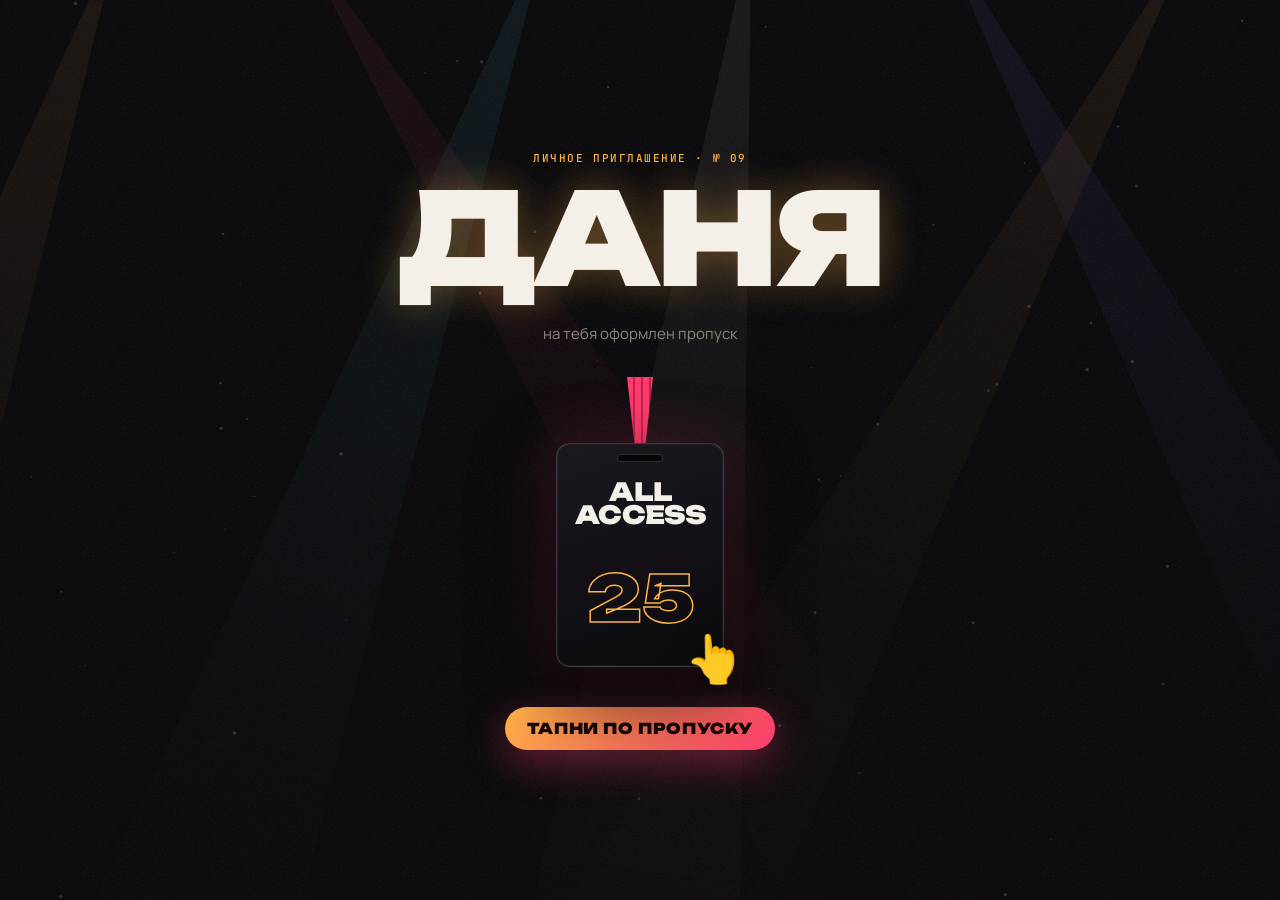
==== alengoz/index.html @ bd23bab0 "chore: publish invites 2026-11-09 19:13" ====
<!doctype html>
<html lang="ru">
<head>
<meta charset="utf-8">
<meta name="viewport" content="width=device-width,initial-scale=1,viewport-fit=cut">
<title>Даня, тебе пропуск на 25-летие Дани</title>
<meta name="description" content="ЧТ 12.11 · 18:00 · База практик и отдыха «Лукашино». ALL ACCESS. Открой — там всё.">
<meta property="og:type" content="website">
<meta property="og:site_name" content="Даня 25">
<meta property="og:title" content="Даня, тебе пропуск на 25-летие Дани">
<meta property="og:description" content="ЧТ 12.11 · 18:00 · База практик и отдыха «Лукашино». ALL ACCESS. Открой — там всё.">
<meta property="og:image" content="https://ogkazakh.github.io/dr-25/og/alengoz.jpg?v=mw9cbodf">
<meta property="og:image:width" content="1200">
<meta property="og:image:height" content="630">
<meta property="og:url" content="https://ogkazakh.github.io/dr-25/alengoz/">
<meta name="twitter:card" content="summary_large_image">
<meta name="theme-color" content="#060508">
<link rel="preconnect" href="https://fonts.googleapis.com">
<link rel="preconnect" href="https://fonts.gstatic.com" crossorigin>
<link href="https://fonts.googleapis.com/css2?family=Unbounded:wght@400;700;900&family=Manrope:wght@400;600;800&family=JetBrains+Mono:wght@500;700&display=swap" rel="stylesheet">
<link rel="stylesheet" href="../assets/app.css?v=mw9cbodf">
</head>
<body class="is-gate">
<canvas id="stage" aria-hidden="true"></canvas>
<div class="grain" aria-hidden="true"></div>
<div class="flash" aria-hidden="true"></div>
<div id="app"></div>
<script>window.INVITE = {"party":{"host":"Даня","age":25,"start":"2026-11-12T18:00:00+05:00","end":"2026-11-13T12:00:00+05:00","tz":"Asia/Yekaterinburg","place":"База практик и отдыха «Лукашино»","address":"","mapUrl":"https://yandex.ru/maps/?text=%D0%91%D0%B0%D0%B7%D0%B0%20%D0%BF%D1%80%D0%B0%D0%BA%D1%82%D0%B8%D0%BA%20%D0%B8%20%D0%BE%D1%82%D0%B4%D1%8B%D1%85%D0%B0%20%D0%9B%D1%83%D0%BA%D0%B0%D1%88%D0%B8%D0%BD%D0%BE%20%D0%A2%D1%8E%D0%BC%D0%B5%D0%BD%D1%8C","telegram":"","dressCode":"Тепло и удобно — ноябрь за городом","baseUrl":"https://ogkazakh.github.io/dr-25/","plan":[["01","Саундчек","Сбор, обнимашки, первый тост"],["02","Основной сет","Еда, бар и музыка от величайших людей Тюмени"],["03","Афтепати","Громко, долго, до последнего стоящего"],["04","Бис","25 лет бывает один раз — отмечаем соответственно"]],"hostPos":"30% 35%","hostGen":"Дани","hostPhoto":true},"guests":[{"slug":"slava","name":"Слава","full":"Слава","title":"Величайший диджей Тюмени","sub":"","pos":"50% 25%","note":"Обычно музыка на тебе. В четверг на тебе только одно — приехать и кайфовать. Пульт подождёт. Но мы не против.","photo":true},{"slug":"natasha","name":"Наташа","full":"Наташа","title":"Величайшая швея Тюмени","sub":"Невеста величайшего диджея Тюмени","pos":"50% 30%","note":"Слава без тебя не приедет — значит, вся вечеринка держится на тебе. Без негатива.","photo":true},{"slug":"valera","name":"Валера","full":"Валера","title":"Призрачный гонщик","sub":"Розовая ракета · 72 регион","pos":"28% 40%","note":"Розовую ракету можно не прогревать — Лукашино ждёт тебя уже сейчас. Огненный череп по желанию.","photo":true},{"slug":"rusik","name":"Русик","full":"Русик","title":"Величайший тренер по боксу","sub":"Раздолбай · друг 21 год","pos":"55% 30%","note":"21 год дружбы. Ты видел меня в 4 — теперь посмотри на 25. Явка обязательна, Раздолбай.","photo":true},{"slug":"liza","name":"Лизка","full":"Лизка","title":"Величайшая волейболистка","sub":"Девушка Русика","pos":"55% 60%","note":"Подача за тобой: забирай Раздолбая и приезжайте. Сетку не обещаю, движ — да.","photo":true},{"slug":"rudakov","name":"Илюха","full":"Илюха","title":"Темщик","sub":"Просто супер пиздатый друг","pos":"50% 35%","note":"У тебя всегда есть тема. Вот тебе тема на четверг — лучше не придумаешь.","photo":true},{"slug":"gelya","name":"Геля","full":"Гелечка","title":"Величайший тренер по художественной гимнастике","sub":"Красный диплом · жена Илюхи Рудакова","pos":"50% 35%","note":"Обещаю растяжку уровня бог: растянем праздник до самого утра.","photo":true},{"slug":"dima","name":"Дима","full":"Дима Силантьев","title":"Величайший звукарь Тюмени","sub":"Освоил больше инструментов, чем существует в мире","pos":"50% 30%","note":"Отдыхай. Если что-то зафонит — все, конечно, посмотрят на тебя. Шучу. Нет.","photo":true},{"slug":"alengoz","name":"Даня","full":"Даня Аленгоз","title":"Величайший художник по свету","sub":"№ 2 — естественно, после меня · Выжил после Яблочного спаса 🍏","pos":"50% 30%","note":"Свет в этот вечер мой. Можешь стоять рядом и придираться — это наше любимое. Яблок на столе не будет — специально ради тебя. Огород тоже не предвидится 🍏","photo":true},{"slug":"zhenya","name":"Женя","full":"Женя","title":"Величайший музыкант Тюмени","sub":"Звукарь № 2 — сразу после Димы Силантьева","pos":"50% 30%","note":"Вы с Димой наконец можете выяснить, кто тут главный. Или просто выпить. Лучше второе.","photo":true},{"slug":"ilya","name":"Илья","full":"Илья","title":"В узких кругах — Магнат","sub":"Почему — не знает никто · Темщик · техник-технолог с высшим","pos":"50% 30%","note":"Магнат, из ресторанов ты ушёл, но главный эксперт по столу всё равно ты. Приезжай — вечер без тебя плохая инвестиция 📈","photo":true}],"guest":{"slug":"alengoz","name":"Даня","full":"Даня Аленгоз","title":"Величайший художник по свету","sub":"№ 2 — естественно, после меня · Выжил после Яблочного спаса 🍏","pos":"50% 30%","note":"Свет в этот вечер мой. Можешь стоять рядом и придираться — это наше любимое. Яблок на столе не будет — специально ради тебя. Огород тоже не предвидится 🍏","photo":true},"no":"09","root":"../"};</script>
<script src="../assets/app.js?v=mw9cbodf"></script>
</body>
</html>
---- assets/app.css ----
:root {
  --bg: #060508;
  --ink: #f4efe7;
  --mute: #8e877d;
  --line: rgba(255, 255, 255, .12);
  --amber: #ffb547;
  --hot: #ff3d6e;
  --cyan: #4fe3ff;
  --violet: #a77bff;
  --display: "Unbounded", "Arial Black", system-ui, sans-serif;
  --body: "Manrope", system-ui, -apple-system, sans-serif;
  --mono: "JetBrains Mono", ui-monospace, Menlo, monospace;
  --pad: clamp(20px, 6vw, 48px);
  --ease: cubic-bezier(.2, .8, .2, 1);
}

* { box-sizing: border-box; margin: 0; padding: 0; }
html { background: var(--bg); -webkit-text-size-adjust: 100%; }
body {
  min-height: 100svh;
  color: var(--ink);
  font: 400 16px/1.5 var(--body);
  background: var(--bg);
  overflow-x: hidden;
  -webkit-font-smoothing: antialiased;
}
body.is-gate { overflow: hidden; height: 100svh; }
button { font: inherit; color: inherit; background: none; border: 0; cursor: pointer; }
a { color: inherit; text-decoration: none; }
.mono { font-family: var(--mono); font-weight: 500; letter-spacing: .14em; text-transform: uppercase; font-size: 11px; }

/* ---------- atmosphere ---------- */
#stage { position: fixed; inset: 0; width: 100%; height: 100%; z-index: 0; pointer-events: none; }
.grain {
  position: fixed; inset: -50%; z-index: 1; pointer-events: none; opacity: .09;
  background-image: url("data:image/svg+xml,%3Csvg xmlns='http://www.w3.org/2000/svg' width='160' height='160'%3E%3Cfilter id='n'%3E%3CfeTurbulence type='fractalNoise' baseFrequency='.85' numOctaves='3' stitchTiles='stitch'/%3E%3C/filter%3E%3Crect width='100%25' height='100%25' filter='url(%23n)'/%3E%3C/svg%3E");
  animation: grain 1s steps(6) infinite;
}
@keyframes grain {
  0% { transform: translate(0, 0); } 20% { transform: translate(-6%, 4%); } 40% { transform: translate(5%, -3%); }
  60% { transform: translate(-3%, -6%); } 80% { transform: translate(6%, 5%); } 100% { transform: translate(0, 0); }
}
.flash { position: fixed; inset: 0; z-index: 50; background: #fff; opacity: 0; pointer-events: none; }
.flash.on { animation: flash .7s ease-out; }
@keyframes flash { 0% { opacity: .95; } 12% { opacity: 0; } 22% { opacity: .55; } 100% { opacity: 0; } }
#app { position: relative; z-index: 2; }

/* ---------- gate ---------- */
.gate {
  position: fixed; inset: 0; z-index: 10;
  display: flex; flex-direction: column; align-items: center; justify-content: center; gap: 14px;
  padding: var(--pad); text-align: center;
  transition: opacity .8s var(--ease), transform .9s var(--ease), filter .8s;
}
.gate.out { opacity: 0; transform: scale(1.12); filter: blur(10px); pointer-events: none; }
.gate-kicker { color: var(--amber); }
.gate-name {
  font: 900 clamp(44px, 15vw, 128px)/.9 var(--display);
  letter-spacing: -.03em; text-transform: uppercase;
  text-shadow: 0 0 40px rgba(255, 181, 71, .35);
  min-height: 1em; word-break: break-word;
}
.gate-sub { color: var(--mute); font-size: 15px; }
.lanyard {
  position: relative; margin-top: 18px; display: flex; flex-direction: column; align-items: center;
  animation: sway 3.2s ease-in-out infinite; transform-origin: 50% 0;
  -webkit-tap-highlight-color: transparent;
}
.strap {
  width: 26px; height: 70px;
  background: repeating-linear-gradient(90deg, var(--hot) 0 6px, #c4234f 6px 8px);
  clip-path: polygon(0 0, 100% 0, 70% 100%, 30% 100%);
}
.badge {
  position: relative; display: grid; place-items: center; gap: 4px;
  width: 168px; height: 224px; margin-top: -4px; padding: 18px;
  border-radius: 14px; overflow: hidden;
  background: linear-gradient(160deg, #1b1820, #0b0a0e);
  border: 1px solid rgba(255, 255, 255, .18);
  box-shadow: 0 30px 80px rgba(0, 0, 0, .7), 0 0 0 1px rgba(255, 255, 255, .04) inset, 0 0 60px rgba(255, 61, 110, .25);
}
.badge::before {
  content: ""; position: absolute; top: 10px; left: 50%; width: 46px; height: 8px; margin-left: -23px;
  border-radius: 8px; background: var(--bg); box-shadow: 0 0 0 1px rgba(255, 255, 255, .15) inset;
}
.badge::after {
  content: ""; position: absolute; inset: 0;
  background: linear-gradient(115deg, transparent 30%, rgba(255, 255, 255, .22) 45%, transparent 60%);
  transform: translateX(-100%); animation: shine 2.6s ease-in-out infinite;
}
.badge b { font: 900 25px/.95 var(--display); letter-spacing: -.03em; }
.badge i { font: 900 64px/1 var(--display); font-style: normal; color: transparent; -webkit-text-stroke: 1.5px var(--amber); }
@keyframes sway { 0%, 100% { transform: rotate(-3deg); } 50% { transform: rotate(3deg); } }
@keyframes shine { 0%, 40% { transform: translateX(-100%); } 80%, 100% { transform: translateX(100%); } }
@keyframes blink { 50% { opacity: .35; } }

/* ---------- show ---------- */
.show { padding: 0 var(--pad) 80px; max-width: 760px; margin: 0 auto; }
.reveal { opacity: 0; transform: translateY(40px); transition: opacity 1s var(--ease), transform 1s var(--ease); }
.reveal.in { opacity: 1; transform: none; }
section { padding: 72px 0 0; }
.label { color: var(--amber); margin-bottom: 18px; display: flex; align-items: center; gap: 12px; }
.label::after { content: ""; flex: 1; height: 1px; background: var(--line); }

.hero { min-height: 100svh; display: flex; flex-direction: column; justify-content: center; padding: 60px 0 40px; }
.hero .kicker { color: var(--mute); }
.age {
  font: 900 clamp(200px, 62vw, 420px)/.8 var(--display); letter-spacing: -.07em;
  margin: 18px 0 10px -.04em;
  background: linear-gradient(180deg, #fff 0%, #ffe2b0 35%, var(--amber) 55%, var(--hot) 100%);
  -webkit-background-clip: text; background-clip: text; color: transparent;
  filter: drop-shadow(0 0 50px rgba(255, 120, 60, .35));
}
.hero-line { font: 700 clamp(22px, 6vw, 34px)/1.2 var(--display); letter-spacing: -.02em; }
.hero-line em { font-style: normal; color: var(--amber); }
.when { margin-top: 22px; display: flex; flex-wrap: wrap; gap: 8px; }
.chip { padding: 8px 12px; border: 1px solid var(--line); border-radius: 999px; background: rgba(255, 255, 255, .03); backdrop-filter: blur(6px); }
.scroll-cue { margin-top: 42px; color: var(--mute); display: flex; align-items: center; gap: 10px; }
.scroll-cue span { width: 1px; height: 36px; background: linear-gradient(var(--amber), transparent); animation: cue 1.8s ease-in-out infinite; transform-origin: top; }
@keyframes cue { 0% { transform: scaleY(0); } 60% { transform: scaleY(1); } 100% { transform: scaleY(1); opacity: 0; } }

/* ---------- pass ---------- */
.pass-wrap { display: flex; justify-content: center; perspective: 1100px; padding-top: 40px; }
.pass {
  --rx: 0deg; --ry: 0deg; --mx: 50%; --my: 50%;
  position: relative; width: min(100%, 380px); border-radius: 22px; overflow: hidden;
  background: linear-gradient(165deg, #1c1922 0%, #0d0c11 60%);
  border: 1px solid rgba(255, 255, 255, .16);
  box-shadow: 0 50px 120px rgba(0, 0, 0, .8), 0 0 80px rgba(255, 61, 110, .18);
  transform: rotateX(var(--rx)) rotateY(var(--ry)); transform-style: preserve-3d;
  transition: transform .25s ease-out;
}
.pass-head { display: flex; justify-content: space-between; padding: 16px 18px; border-bottom: 1px dashed var(--line); color: var(--mute); }
.pass-head b { color: var(--ink); font-weight: 700; }
.pass-photo { position: relative; aspect-ratio: 1; background: #111; overflow: hidden; }
.pass-photo img { width: 100%; height: 100%; object-fit: cover; filter: grayscale(1) contrast(1.18) brightness(.95); display: block; }
.pass-photo::after {
  content: ""; position: absolute; inset: 0;
  background: linear-gradient(180deg, transparent 45%, rgba(13, 12, 17, .95)), linear-gradient(135deg, rgba(255, 61, 110, .28), rgba(255, 181, 71, .18));
}
.monogram { position: absolute; inset: 0; display: grid; place-items: center; font: 900 120px/1 var(--display); color: transparent; -webkit-text-stroke: 2px rgba(255, 181, 71, .7); }
.aaa {
  position: absolute; left: 18px; bottom: 16px; z-index: 2;
  padding: 6px 10px; border-radius: 6px; background: var(--hot); color: #fff;
  font: 900 13px/1 var(--display); letter-spacing: .06em;
}
.pass-no { position: absolute; right: 18px; bottom: 16px; z-index: 2; font: 900 34px/1 var(--display); color: rgba(255, 255, 255, .9); }
.pass-body { padding: 18px 18px 6px; }
.pass-name { font: 900 clamp(30px, 9vw, 40px)/.95 var(--display); letter-spacing: -.03em; text-transform: uppercase; }
.pass-title { margin-top: 10px; font: 700 15px/1.3 var(--display); color: var(--amber); }
.pass-sub { margin-top: 6px; color: var(--mute); font-size: 14px; }
.pass-grid { display: grid; grid-template-columns: 1fr 1fr; gap: 1px; margin: 16px -18px 0; background: var(--line); border-top: 1px solid var(--line); }
.pass-grid div { background: #0e0d12; padding: 12px 18px; }
.pass-grid small { display: block; color: var(--mute); font: 500 9px/1 var(--mono); letter-spacing: .16em; text-transform: uppercase; margin-bottom: 6px; }
.pass-grid span { font: 700 13px/1.25 var(--body); }
.pass-grid .wide { grid-column: 1 / -1; }
.pass-foot { display: flex; align-items: center; justify-content: space-between; gap: 14px; padding: 14px 18px 16px; border-top: 1px dashed var(--line); }
.barcode { height: 34px; flex: 1; }
.pass-foot .mono { color: var(--mute); font-size: 9px; text-align: right; }
.holo {
  position: absolute; inset: 0; pointer-events: none; mix-blend-mode: color-dodge; opacity: .45;
  background:
    radial-gradient(circle at var(--mx) var(--my), rgba(255, 255, 255, .35), transparent 40%),
    linear-gradient(115deg, transparent 20%, rgba(79, 227, 255, .25) 35%, rgba(167, 123, 255, .25) 45%, rgba(255, 61, 110, .25) 55%, rgba(255, 181, 71, .25) 65%, transparent 80%);
  background-size: 100% 100%, 250% 250%;
  background-position: 0 0, var(--mx) var(--my);
}

/* ---------- note ---------- */
.note { position: relative; padding: 26px 24px 24px; border-radius: 18px; background: rgba(255, 255, 255, .035); border: 1px solid var(--line); }
.note p { font: 700 clamp(20px, 5.4vw, 27px)/1.3 var(--display); letter-spacing: -.015em; }
.note .sign { margin-top: 16px; color: var(--mute); }

/* ---------- countdown ---------- */
.count { display: grid; grid-template-columns: repeat(4, 1fr); gap: 8px; }
.count div { padding: 16px 4px 12px; text-align: center; border-radius: 14px; background: rgba(255, 255, 255, .035); border: 1px solid var(--line); }
.count b { display: block; font: 900 clamp(30px, 9vw, 52px)/1 var(--display); font-variant-numeric: tabular-nums; }
.count small { color: var(--mute); }
.count-msg { font: 900 clamp(26px, 7vw, 40px)/1.1 var(--display); color: var(--amber); }

/* ---------- setlist ---------- */
.setlist { list-style: none; }
.setlist li { display: grid; grid-template-columns: 52px 1fr; gap: 6px 10px; padding: 16px 0; border-bottom: 1px solid var(--line); }
.setlist li > span { color: var(--hot); font: 700 13px/1.6 var(--mono); }
.setlist b { font: 700 19px/1.25 var(--display); }
.setlist p { grid-column: 2; color: var(--mute); }

/* ---------- lineup ---------- */
.lineup-head { font: 900 clamp(26px, 7vw, 40px)/1 var(--display); letter-spacing: -.03em; margin-bottom: 6px; }
.lineup-head em { font-style: normal; color: var(--amber); }
.lineup-sub { color: var(--mute); margin-bottom: 22px; }
.lineup { list-style: none; display: grid; gap: 10px; }
.act { display: grid; grid-template-columns: 56px 1fr; align-items: center; gap: 14px; padding: 10px; border-radius: 16px; border: 1px solid transparent; background: rgba(255, 255, 255, .025); }
.act.me { border-color: rgba(255, 181, 71, .6); background: rgba(255, 181, 71, .08); box-shadow: 0 0 40px rgba(255, 181, 71, .12); }
.act-pic { width: 56px; height: 56px; border-radius: 12px; overflow: hidden; background: #16141b; display: grid; place-items: center; font: 900 20px/1 var(--display); color: var(--amber); }
.act-pic img { width: 100%; height: 100%; object-fit: cover; filter: grayscale(1) contrast(1.15); }
.act b { display: block; font: 900 17px/1.15 var(--display); text-transform: uppercase; letter-spacing: -.01em; }
.act small { display: block; color: var(--mute); font-size: 13px; line-height: 1.3; margin-top: 3px; }
.act .you { color: var(--amber); font: 700 10px/1 var(--mono); letter-spacing: .14em; margin-left: 6px; vertical-align: middle; }
.headliner { padding: 22px 18px; border-radius: 18px; margin-bottom: 6px; text-align: center; background: linear-gradient(135deg, rgba(255, 61, 110, .18), rgba(255, 181, 71, .12)); border: 1px solid rgba(255, 255, 255, .14); }
.headliner small { color: var(--mute); }
.headliner b { display: block; font: 900 clamp(34px, 10vw, 56px)/1 var(--display); letter-spacing: -.03em; margin-top: 6px; }
.headliner span { display: block; margin-top: 8px; color: var(--amber); font: 700 14px/1.3 var(--display); }
.headliner.has-photo { position: relative; overflow: hidden; padding: 0; aspect-ratio: 4 / 5; display: flex; align-items: flex-end; text-align: left; }
.headliner.has-photo img { position: absolute; inset: 0; width: 100%; height: 100%; object-fit: cover; filter: grayscale(1) contrast(1.2) brightness(.9); }
.headliner.has-photo::after { content: ""; position: absolute; inset: 0; background: linear-gradient(180deg, rgba(6,5,8,0) 35%, rgba(6,5,8,.95)), linear-gradient(135deg, rgba(255,61,110,.35), rgba(255,181,71,.2)); }
.headliner-text { position: relative; z-index: 1; padding: 22px 20px; }
.has-photo .headliner-text b { font-size: clamp(48px, 15vw, 84px); }

/* ---------- actions ---------- */
.actions { display: grid; gap: 10px; }
.btn {
  display: flex; align-items: center; justify-content: center; gap: 10px;
  min-height: 60px; padding: 16px 20px; border-radius: 16px;
  font: 900 16px/1 var(--display); letter-spacing: .01em; text-transform: uppercase;
  border: 1px solid var(--line); background: rgba(255, 255, 255, .04);
  transition: transform .15s ease, background .2s;
}
.btn:active { transform: scale(.97); }
.btn.primary { border: 0; color: #160a05; background: linear-gradient(135deg, var(--amber), var(--hot)); box-shadow: 0 16px 50px rgba(255, 61, 110, .35); }
.btn-row { display: grid; grid-template-columns: 1fr 1fr; gap: 10px; }
.toast {
  position: fixed; left: 50%; bottom: calc(24px + env(safe-area-inset-bottom)); z-index: 60;
  transform: translate(-50%, 40px); opacity: 0; width: min(92vw, 420px);
  padding: 16px 18px; border-radius: 16px; text-align: center;
  background: #17151c; border: 1px solid rgba(255, 181, 71, .5); box-shadow: 0 20px 60px rgba(0, 0, 0, .6);
  font: 700 15px/1.35 var(--body); transition: transform .4s var(--ease), opacity .4s;
}
.toast.on { opacity: 1; transform: translate(-50%, 0); }

.foot { padding-top: 80px; text-align: center; color: var(--mute); }
.foot b { display: block; font: 900 clamp(40px, 12vw, 72px)/1 var(--display); letter-spacing: -.04em; color: var(--ink); margin-bottom: 10px; }

@media (prefers-reduced-motion: reduce) {
  *, *::before, *::after { animation-duration: .01ms !important; animation-iteration-count: 1 !important; transition-duration: .01ms !important; }
}

/* ---------- tweaks ---------- */
.lineup-head { margin-top: 30px; }
.btn-row .btn { font-size: 13px; white-space: nowrap; padding: 16px 10px; }

/* ---------- tap hint on the gate ---------- */
.badge-wrap { position: relative; display: block; }
.tap-ring {
  position: absolute; left: 50%; top: 50%; width: 168px; height: 224px; margin: -112px 0 0 -84px;
  border-radius: 18px; border: 2px solid var(--amber); opacity: 0; pointer-events: none;
  animation: ring 2s ease-out infinite;
}
.tap-ring.r2 { animation-delay: 1s; }
@keyframes ring { 0% { transform: scale(1); opacity: .8; } 100% { transform: scale(1.45); opacity: 0; } }
.tap-finger {
  position: absolute; right: -18px; bottom: -14px; font-size: 46px; line-height: 1;
  filter: drop-shadow(0 6px 14px rgba(0, 0, 0, .6));
  animation: tap 1.4s ease-in-out infinite;
}
@keyframes tap { 0%, 100% { transform: translate(0, 0) scale(1); } 45% { transform: translate(-10px, -12px) scale(1.08); } 55% { transform: translate(-8px, -8px) scale(.92); } }
.gate-hint {
  margin-top: 26px; padding: 14px 22px; border-radius: 999px;
  font: 900 15px/1 var(--display); letter-spacing: .04em; text-transform: uppercase;
  color: #160a05; background: linear-gradient(135deg, var(--amber), var(--hot));
  box-shadow: 0 12px 40px rgba(255, 61, 110, .4);
  animation: hint 1.6s ease-in-out infinite;
}
@keyframes hint { 0%, 100% { transform: scale(1); } 50% { transform: scale(1.06); } }
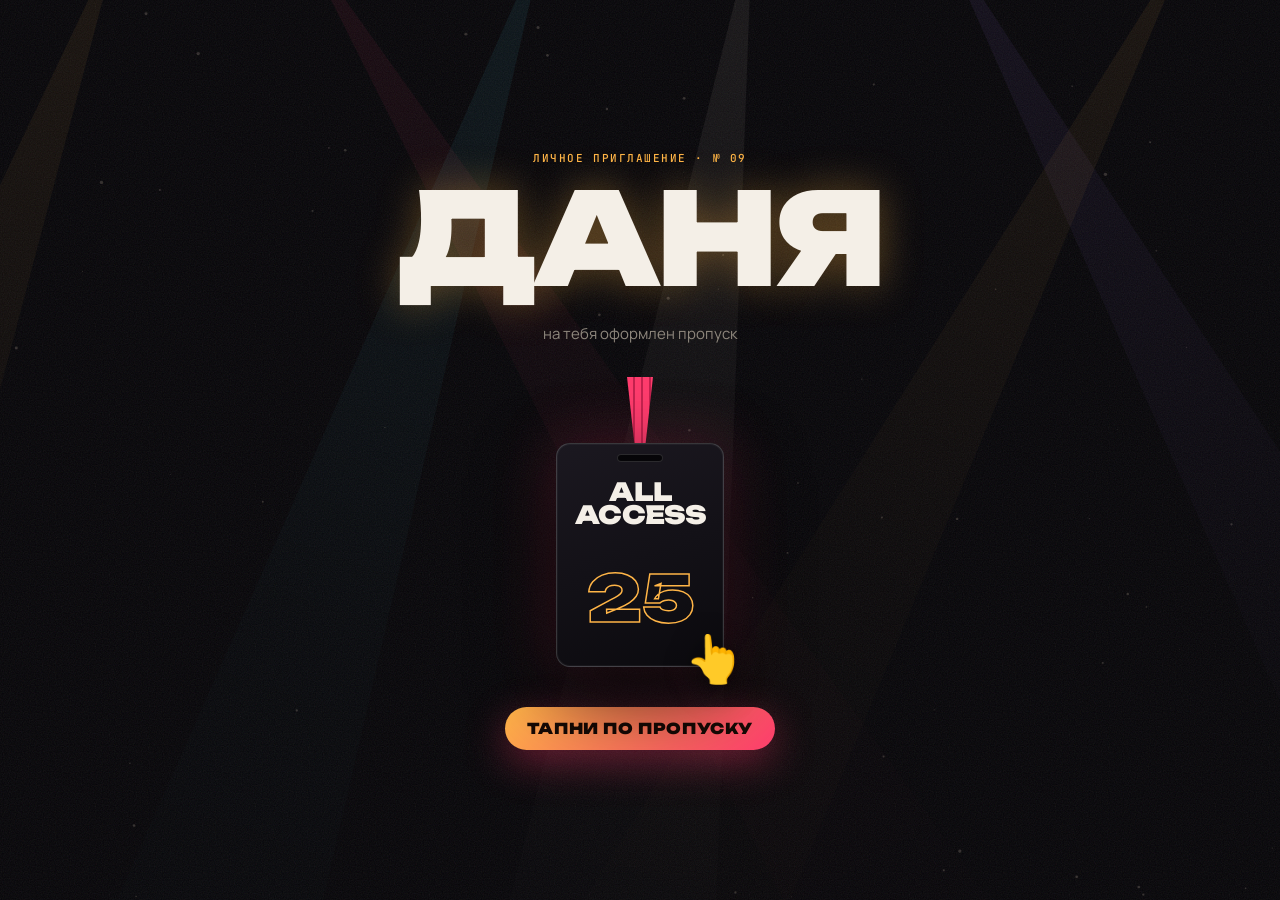
==== commit 00f4d5d4: "chore: publish invites 2026-11-09 19:16" ====
--- a/alengoz/index.html
+++ b/alengoz/index.html
@@ -9,7 +9,7 @@
 <meta property="og:site_name" content="Даня 25">
 <meta property="og:title" content="Даня, тебе пропуск на 25-летие Дани">
 <meta property="og:description" content="ЧТ 12.11 · 18:00 · База практик и отдыха «Лукашино». ALL ACCESS. Открой — там всё.">
-<meta property="og:image" content="https://ogkazakh.github.io/dr-25/og/alengoz.jpg?v=mw9cbodf">
+<meta property="og:image" content="https://ogkazakh.github.io/dr-25/og/alengoz.jpg?v=mw9cglm4">
 <meta property="og:image:width" content="1200">
 <meta property="og:image:height" content="630">
 <meta property="og:url" content="https://ogkazakh.github.io/dr-25/alengoz/">
@@ -18,14 +18,14 @@
 <link rel="preconnect" href="https://fonts.googleapis.com">
 <link rel="preconnect" href="https://fonts.gstatic.com" crossorigin>
 <link href="https://fonts.googleapis.com/css2?family=Unbounded:wght@400;700;900&family=Manrope:wght@400;600;800&family=JetBrains+Mono:wght@500;700&display=swap" rel="stylesheet">
-<link rel="stylesheet" href="../assets/app.css?v=mw9cbodf">
+<link rel="stylesheet" href="../assets/app.css?v=mw9cglm4">
 </head>
 <body class="is-gate">
 <canvas id="stage" aria-hidden="true"></canvas>
 <div class="grain" aria-hidden="true"></div>
 <div class="flash" aria-hidden="true"></div>
 <div id="app"></div>
-<script>window.INVITE = {"party":{"host":"Даня","age":25,"start":"2026-11-12T18:00:00+05:00","end":"2026-11-13T12:00:00+05:00","tz":"Asia/Yekaterinburg","place":"База практик и отдыха «Лукашино»","address":"","mapUrl":"https://yandex.ru/maps/?text=%D0%91%D0%B0%D0%B7%D0%B0%20%D0%BF%D1%80%D0%B0%D0%BA%D1%82%D0%B8%D0%BA%20%D0%B8%20%D0%BE%D1%82%D0%B4%D1%8B%D1%85%D0%B0%20%D0%9B%D1%83%D0%BA%D0%B0%D1%88%D0%B8%D0%BD%D0%BE%20%D0%A2%D1%8E%D0%BC%D0%B5%D0%BD%D1%8C","telegram":"","dressCode":"Тепло и удобно — ноябрь за городом","baseUrl":"https://ogkazakh.github.io/dr-25/","plan":[["01","Саундчек","Сбор, обнимашки, первый тост"],["02","Основной сет","Еда, бар и музыка от величайших людей Тюмени"],["03","Афтепати","Громко, долго, до последнего стоящего"],["04","Бис","25 лет бывает один раз — отмечаем соответственно"]],"hostPos":"30% 35%","hostGen":"Дани","hostPhoto":true},"guests":[{"slug":"slava","name":"Слава","full":"Слава","title":"Величайший диджей Тюмени","sub":"","pos":"50% 25%","note":"Обычно музыка на тебе. В четверг на тебе только одно — приехать и кайфовать. Пульт подождёт. Но мы не против.","photo":true},{"slug":"natasha","name":"Наташа","full":"Наташа","title":"Величайшая швея Тюмени","sub":"Невеста величайшего диджея Тюмени","pos":"50% 30%","note":"Слава без тебя не приедет — значит, вся вечеринка держится на тебе. Без негатива.","photo":true},{"slug":"valera","name":"Валера","full":"Валера","title":"Призрачный гонщик","sub":"Розовая ракета · 72 регион","pos":"28% 40%","note":"Розовую ракету можно не прогревать — Лукашино ждёт тебя уже сейчас. Огненный череп по желанию.","photo":true},{"slug":"rusik","name":"Русик","full":"Русик","title":"Величайший тренер по боксу","sub":"Раздолбай · друг 21 год","pos":"55% 30%","note":"21 год дружбы. Ты видел меня в 4 — теперь посмотри на 25. Явка обязательна, Раздолбай.","photo":true},{"slug":"liza","name":"Лизка","full":"Лизка","title":"Величайшая волейболистка","sub":"Девушка Русика","pos":"55% 60%","note":"Подача за тобой: забирай Раздолбая и приезжайте. Сетку не обещаю, движ — да.","photo":true},{"slug":"rudakov","name":"Илюха","full":"Илюха","title":"Темщик","sub":"Просто супер пиздатый друг","pos":"50% 35%","note":"У тебя всегда есть тема. Вот тебе тема на четверг — лучше не придумаешь.","photo":true},{"slug":"gelya","name":"Геля","full":"Гелечка","title":"Величайший тренер по художественной гимнастике","sub":"Красный диплом · жена Илюхи Рудакова","pos":"50% 35%","note":"Обещаю растяжку уровня бог: растянем праздник до самого утра.","photo":true},{"slug":"dima","name":"Дима","full":"Дима Силантьев","title":"Величайший звукарь Тюмени","sub":"Освоил больше инструментов, чем существует в мире","pos":"50% 30%","note":"Отдыхай. Если что-то зафонит — все, конечно, посмотрят на тебя. Шучу. Нет.","photo":true},{"slug":"alengoz","name":"Даня","full":"Даня Аленгоз","title":"Величайший художник по свету","sub":"№ 2 — естественно, после меня · Выжил после Яблочного спаса 🍏","pos":"50% 30%","note":"Свет в этот вечер мой. Можешь стоять рядом и придираться — это наше любимое. Яблок на столе не будет — специально ради тебя. Огород тоже не предвидится 🍏","photo":true},{"slug":"zhenya","name":"Женя","full":"Женя","title":"Величайший музыкант Тюмени","sub":"Звукарь № 2 — сразу после Димы Силантьева","pos":"50% 30%","note":"Вы с Димой наконец можете выяснить, кто тут главный. Или просто выпить. Лучше второе.","photo":true},{"slug":"ilya","name":"Илья","full":"Илья","title":"В узких кругах — Магнат","sub":"Почему — не знает никто · Темщик · техник-технолог с высшим","pos":"50% 30%","note":"Магнат, из ресторанов ты ушёл, но главный эксперт по столу всё равно ты. Приезжай — вечер без тебя плохая инвестиция 📈","photo":true}],"guest":{"slug":"alengoz","name":"Даня","full":"Даня Аленгоз","title":"Величайший художник по свету","sub":"№ 2 — естественно, после меня · Выжил после Яблочного спаса 🍏","pos":"50% 30%","note":"Свет в этот вечер мой. Можешь стоять рядом и придираться — это наше любимое. Яблок на столе не будет — специально ради тебя. Огород тоже не предвидится 🍏","photo":true},"no":"09","root":"../"};</script>
-<script src="../assets/app.js?v=mw9cbodf"></script>
+<script>window.INVITE = {"party":{"host":"Даня","age":25,"start":"2026-11-12T18:00:00+05:00","end":"2026-11-13T12:00:00+05:00","tz":"Asia/Yekaterinburg","place":"База практик и отдыха «Лукашино»","address":"","mapUrl":"https://yandex.ru/maps/?text=%D0%91%D0%B0%D0%B7%D0%B0%20%D0%BF%D1%80%D0%B0%D0%BA%D1%82%D0%B8%D0%BA%20%D0%B8%20%D0%BE%D1%82%D0%B4%D1%8B%D1%85%D0%B0%20%D0%9B%D1%83%D0%BA%D0%B0%D1%88%D0%B8%D0%BD%D0%BE%20%D0%A2%D1%8E%D0%BC%D0%B5%D0%BD%D1%8C","telegram":"","dressCode":"Тепло и удобно — ноябрь за городом","baseUrl":"https://ogkazakh.github.io/dr-25/","plan":[["01","Саундчек","Сбор, обнимашки, первый тост"],["02","Основной сет","Еда, бар и музыка от величайших людей Тюмени"],["03","Афтепати","Громко, долго, до последнего стоящего"],["04","Бис","25 лет бывает один раз — отмечаем соответственно"]],"hostPos":"30% 35%","hostGen":"Дани","hostPhoto":true},"guests":[{"slug":"slava","name":"Слава","full":"Слава","title":"Величайший диджей Тюмени","sub":"","pos":"50% 25%","note":"Обычно музыка на тебе. В четверг на тебе только одно — приехать и кайфовать. Пульт подождёт. Но мы не против.","photo":true},{"slug":"natasha","name":"Наташа","full":"Наташа","title":"Величайшая швея Тюмени","sub":"Невеста величайшего диджея Тюмени","pos":"50% 30%","note":"Слава без тебя не приедет — значит, вся вечеринка держится на тебе. Без негатива.","photo":true},{"slug":"valera","name":"Валера","full":"Валера","title":"Призрачный гонщик","sub":"Розовая ракета · 72 регион","pos":"28% 40%","note":"Розовую ракету можно не прогревать — Лукашино ждёт тебя уже сейчас. Огненный череп по желанию.","photo":true},{"slug":"rusik","name":"Русик","full":"Русик","title":"Величайший тренер по боксу","sub":"Раздолбай · друг 21 год","pos":"55% 30%","note":"21 год дружбы. Ты видел меня в 4 — теперь посмотри на 25. Явка обязательна, Раздолбай.","photo":true},{"slug":"liza","name":"Лизка","full":"Лизка","title":"Величайшая волейболистка","sub":"Девушка Русика","pos":"55% 60%","note":"Подача за тобой: забирай Раздолбая и приезжайте. Сетку не обещаю, движ — да.","photo":true},{"slug":"rudakov","name":"Илюха","full":"Илюха","title":"Темщик","sub":"Просто супер пиздатый друг","pos":"50% 35%","note":"У тебя всегда есть тема. Вот тебе тема на четверг — лучше не придумаешь.","photo":true},{"slug":"gelya","name":"Геля","full":"Гелечка","title":"Величайший тренер по художественной гимнастике","sub":"Красный диплом · жена Илюхи Рудакова","pos":"50% 35%","note":"Обещаю растяжку уровня бог: растянем праздник до самого утра.","photo":true},{"slug":"dima","name":"Дима","full":"Дима Силантьев","title":"Величайший звукарь Тюмени","sub":"Освоил больше инструментов, чем существует в мире","pos":"50% 30%","note":"Отдыхай. Если что-то зафонит — все, конечно, посмотрят на тебя. Шучу. Нет.","photo":true},{"slug":"alengoz","name":"Даня","full":"Даня Аленгоз","title":"Величайший художник по свету","sub":"№ 2 — естественно, после меня · Выжил после Яблочного спаса 🍏","pos":"50% 30%","note":"В четверг никто из нас не работает со светом — только отдыхаем. Придираться к лампочкам на базе всё равно можно, это наше любимое. Яблок на столе не будет — специально ради тебя. Огород тоже не предвидится 🍏","photo":true},{"slug":"zhenya","name":"Женя","full":"Женя","title":"Величайший музыкант Тюмени","sub":"Звукарь № 2 — сразу после Димы Силантьева","pos":"50% 30%","note":"Вы с Димой наконец можете выяснить, кто тут главный. Или просто выпить. Лучше второе.","photo":true},{"slug":"ilya","name":"Илья","full":"Илья","title":"В узких кругах — Магнат","sub":"Почему — не знает никто · Темщик · техник-технолог с высшим","pos":"50% 30%","note":"Магнат, из ресторанов ты ушёл, но главный эксперт по столу всё равно ты. Приезжай — вечер без тебя плохая инвестиция 📈","photo":true}],"guest":{"slug":"alengoz","name":"Даня","full":"Даня Аленгоз","title":"Величайший художник по свету","sub":"№ 2 — естественно, после меня · Выжил после Яблочного спаса 🍏","pos":"50% 30%","note":"В четверг никто из нас не работает со светом — только отдыхаем. Придираться к лампочкам на базе всё равно можно, это наше любимое. Яблок на столе не будет — специально ради тебя. Огород тоже не предвидится 🍏","photo":true},"no":"09","root":"../"};</script>
+<script src="../assets/app.js?v=mw9cglm4"></script>
 </body>
 </html>
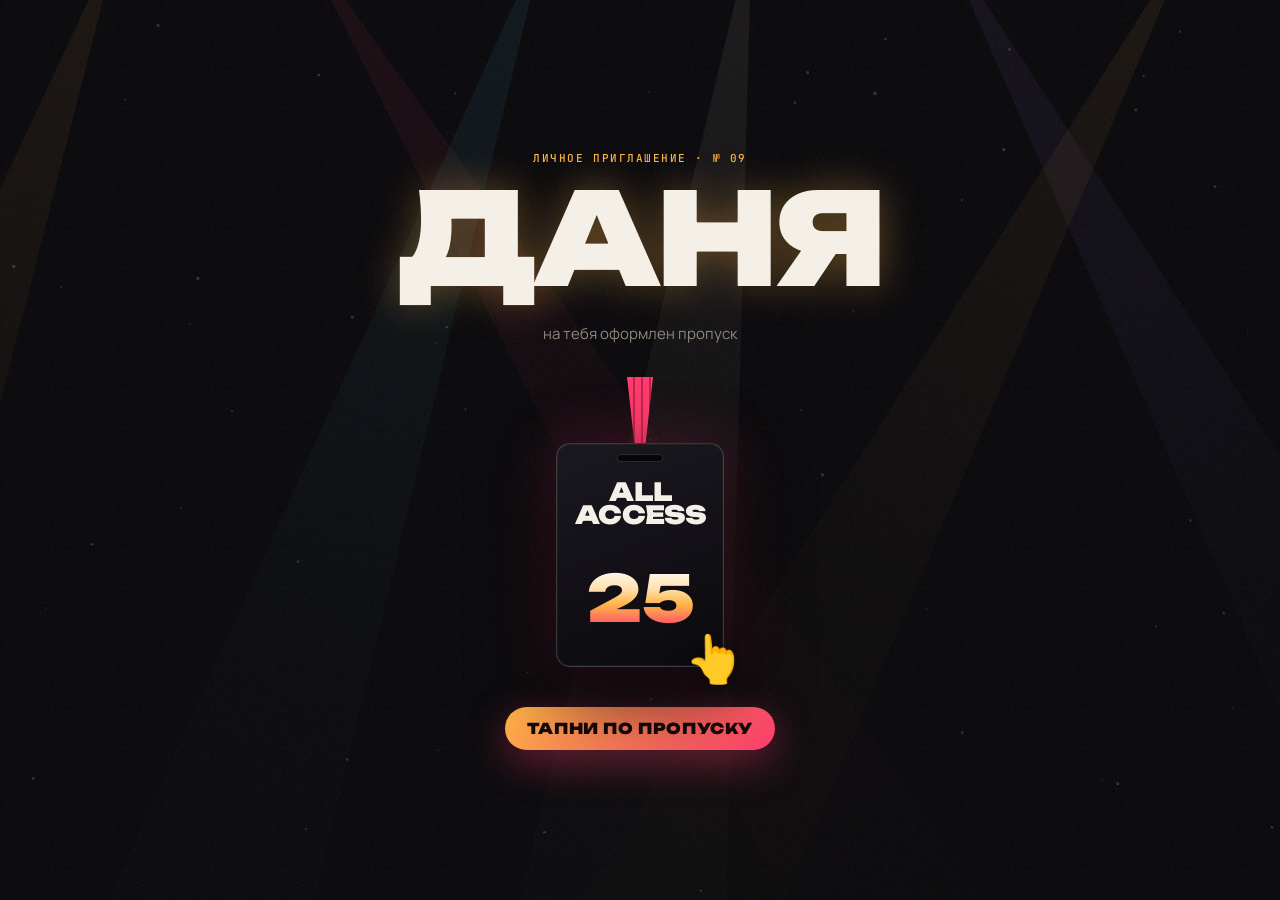
==== commit dff012a2: "chore: publish invites 2026-11-09 19:23" ====
--- a/alengoz/index.html
+++ b/alengoz/index.html
@@ -9,7 +9,7 @@
 <meta property="og:site_name" content="Даня 25">
 <meta property="og:title" content="Даня, тебе пропуск на 25-летие Дани">
 <meta property="og:description" content="ЧТ 12.11 · 18:00 · База практик и отдыха «Лукашино». ALL ACCESS. Открой — там всё.">
-<meta property="og:image" content="https://ogkazakh.github.io/dr-25/og/alengoz.jpg?v=mw9cglm4">
+<meta property="og:image" content="https://ogkazakh.github.io/dr-25/og/alengoz.jpg?v=mw9cpei7">
 <meta property="og:image:width" content="1200">
 <meta property="og:image:height" content="630">
 <meta property="og:url" content="https://ogkazakh.github.io/dr-25/alengoz/">
@@ -18,14 +18,14 @@
 <link rel="preconnect" href="https://fonts.googleapis.com">
 <link rel="preconnect" href="https://fonts.gstatic.com" crossorigin>
 <link href="https://fonts.googleapis.com/css2?family=Unbounded:wght@400;700;900&family=Manrope:wght@400;600;800&family=JetBrains+Mono:wght@500;700&display=swap" rel="stylesheet">
-<link rel="stylesheet" href="../assets/app.css?v=mw9cglm4">
+<link rel="stylesheet" href="../assets/app.css?v=mw9cpei7">
 </head>
 <body class="is-gate">
 <canvas id="stage" aria-hidden="true"></canvas>
 <div class="grain" aria-hidden="true"></div>
 <div class="flash" aria-hidden="true"></div>
 <div id="app"></div>
-<script>window.INVITE = {"party":{"host":"Даня","age":25,"start":"2026-11-12T18:00:00+05:00","end":"2026-11-13T12:00:00+05:00","tz":"Asia/Yekaterinburg","place":"База практик и отдыха «Лукашино»","address":"","mapUrl":"https://yandex.ru/maps/?text=%D0%91%D0%B0%D0%B7%D0%B0%20%D0%BF%D1%80%D0%B0%D0%BA%D1%82%D0%B8%D0%BA%20%D0%B8%20%D0%BE%D1%82%D0%B4%D1%8B%D1%85%D0%B0%20%D0%9B%D1%83%D0%BA%D0%B0%D1%88%D0%B8%D0%BD%D0%BE%20%D0%A2%D1%8E%D0%BC%D0%B5%D0%BD%D1%8C","telegram":"","dressCode":"Тепло и удобно — ноябрь за городом","baseUrl":"https://ogkazakh.github.io/dr-25/","plan":[["01","Саундчек","Сбор, обнимашки, первый тост"],["02","Основной сет","Еда, бар и музыка от величайших людей Тюмени"],["03","Афтепати","Громко, долго, до последнего стоящего"],["04","Бис","25 лет бывает один раз — отмечаем соответственно"]],"hostPos":"30% 35%","hostGen":"Дани","hostPhoto":true},"guests":[{"slug":"slava","name":"Слава","full":"Слава","title":"Величайший диджей Тюмени","sub":"","pos":"50% 25%","note":"Обычно музыка на тебе. В четверг на тебе только одно — приехать и кайфовать. Пульт подождёт. Но мы не против.","photo":true},{"slug":"natasha","name":"Наташа","full":"Наташа","title":"Величайшая швея Тюмени","sub":"Невеста величайшего диджея Тюмени","pos":"50% 30%","note":"Слава без тебя не приедет — значит, вся вечеринка держится на тебе. Без негатива.","photo":true},{"slug":"valera","name":"Валера","full":"Валера","title":"Призрачный гонщик","sub":"Розовая ракета · 72 регион","pos":"28% 40%","note":"Розовую ракету можно не прогревать — Лукашино ждёт тебя уже сейчас. Огненный череп по желанию.","photo":true},{"slug":"rusik","name":"Русик","full":"Русик","title":"Величайший тренер по боксу","sub":"Раздолбай · друг 21 год","pos":"55% 30%","note":"21 год дружбы. Ты видел меня в 4 — теперь посмотри на 25. Явка обязательна, Раздолбай.","photo":true},{"slug":"liza","name":"Лизка","full":"Лизка","title":"Величайшая волейболистка","sub":"Девушка Русика","pos":"55% 60%","note":"Подача за тобой: забирай Раздолбая и приезжайте. Сетку не обещаю, движ — да.","photo":true},{"slug":"rudakov","name":"Илюха","full":"Илюха","title":"Темщик","sub":"Просто супер пиздатый друг","pos":"50% 35%","note":"У тебя всегда есть тема. Вот тебе тема на четверг — лучше не придумаешь.","photo":true},{"slug":"gelya","name":"Геля","full":"Гелечка","title":"Величайший тренер по художественной гимнастике","sub":"Красный диплом · жена Илюхи Рудакова","pos":"50% 35%","note":"Обещаю растяжку уровня бог: растянем праздник до самого утра.","photo":true},{"slug":"dima","name":"Дима","full":"Дима Силантьев","title":"Величайший звукарь Тюмени","sub":"Освоил больше инструментов, чем существует в мире","pos":"50% 30%","note":"Отдыхай. Если что-то зафонит — все, конечно, посмотрят на тебя. Шучу. Нет.","photo":true},{"slug":"alengoz","name":"Даня","full":"Даня Аленгоз","title":"Величайший художник по свету","sub":"№ 2 — естественно, после меня · Выжил после Яблочного спаса 🍏","pos":"50% 30%","note":"В четверг никто из нас не работает со светом — только отдыхаем. Придираться к лампочкам на базе всё равно можно, это наше любимое. Яблок на столе не будет — специально ради тебя. Огород тоже не предвидится 🍏","photo":true},{"slug":"zhenya","name":"Женя","full":"Женя","title":"Величайший музыкант Тюмени","sub":"Звукарь № 2 — сразу после Димы Силантьева","pos":"50% 30%","note":"Вы с Димой наконец можете выяснить, кто тут главный. Или просто выпить. Лучше второе.","photo":true},{"slug":"ilya","name":"Илья","full":"Илья","title":"В узких кругах — Магнат","sub":"Почему — не знает никто · Темщик · техник-технолог с высшим","pos":"50% 30%","note":"Магнат, из ресторанов ты ушёл, но главный эксперт по столу всё равно ты. Приезжай — вечер без тебя плохая инвестиция 📈","photo":true}],"guest":{"slug":"alengoz","name":"Даня","full":"Даня Аленгоз","title":"Величайший художник по свету","sub":"№ 2 — естественно, после меня · Выжил после Яблочного спаса 🍏","pos":"50% 30%","note":"В четверг никто из нас не работает со светом — только отдыхаем. Придираться к лампочкам на базе всё равно можно, это наше любимое. Яблок на столе не будет — специально ради тебя. Огород тоже не предвидится 🍏","photo":true},"no":"09","root":"../"};</script>
-<script src="../assets/app.js?v=mw9cglm4"></script>
+<script>window.INVITE = {"party":{"host":"Даня","age":25,"start":"2026-11-12T18:00:00+05:00","end":"2026-11-13T12:00:00+05:00","tz":"Asia/Yekaterinburg","place":"База практик и отдыха «Лукашино»","address":"","mapUrl":"https://yandex.ru/maps/?text=%D0%91%D0%B0%D0%B7%D0%B0%20%D0%BF%D1%80%D0%B0%D0%BA%D1%82%D0%B8%D0%BA%20%D0%B8%20%D0%BE%D1%82%D0%B4%D1%8B%D1%85%D0%B0%20%D0%9B%D1%83%D0%BA%D0%B0%D1%88%D0%B8%D0%BD%D0%BE%20%D0%A2%D1%8E%D0%BC%D0%B5%D0%BD%D1%8C","telegram":"","dressCode":"Тепло и удобно — ноябрь за городом","baseUrl":"https://ogkazakh.github.io/dr-25/","plan":[["01","Саундчек","Сбор, обнимашки, первый тост"],["02","Основной сет","Еда, бар и музыка от величайших людей Тюмени"],["03","Афтепати","Громко, долго, до последнего стоящего"],["04","Бис","25 лет бывает один раз — отмечаем соответственно"]],"hostPos":"30% 35%","hostGen":"Дани","hostPhoto":true},"guests":[{"slug":"slava","name":"Слава","full":"Слава","title":"Величайший диджей Тюмени","sub":"","pos":"50% 25%","note":"Обычно музыка на тебе. В четверг на тебе только одно — приехать и кайфовать. Пульт подождёт. Но мы не против.","photo":true},{"slug":"natasha","name":"Наташа","full":"Наташа","title":"Величайшая швея Тюмени","sub":"Невеста величайшего диджея Тюмени","pos":"50% 30%","note":"Слава без тебя не приедет — значит, вся вечеринка держится на тебе. Без негатива.","photo":true},{"slug":"valera","name":"Валера","full":"Валера","title":"Призрачный гонщик","sub":"Непотопляемый · 72 регион","pos":"28% 40%","note":"Призрачного гонщика ничем не убить — это уже доказано. В четверг ждём тебя целым, невредимым и в Лукашино.","photo":true},{"slug":"rusik","name":"Русик","full":"Русик","title":"Величайший тренер по боксу","sub":"Раздолбай · друг 21 год","pos":"55% 30%","note":"21 год дружбы. Ты видел меня в 4 — теперь посмотри на 25. Явка обязательна, Раздолбай.","photo":true},{"slug":"liza","name":"Лизка","full":"Лизка","title":"Величайшая волейболистка","sub":"Девушка Русика","pos":"55% 60%","note":"Подача за тобой: забирай Раздолбая и приезжайте. Сетку не обещаю, движ — да.","photo":true},{"slug":"rudakov","name":"Илюха","full":"Илюха","title":"Темщик","sub":"Просто супер пиздатый друг","pos":"50% 35%","note":"У тебя всегда есть тема. Вот тебе тема на четверг — лучше не придумаешь.","photo":true},{"slug":"gelya","name":"Геля","full":"Гелечка","title":"Величайший тренер по художественной гимнастике","sub":"Красный диплом · жена Илюхи Рудакова","pos":"50% 35%","note":"Обещаю растяжку уровня бог: растянем праздник до самого утра.","photo":true},{"slug":"dima","name":"Дима","full":"Дима Силантьев","title":"Величайший звукарь Тюмени","sub":"Освоил больше инструментов, чем существует в мире","pos":"50% 30%","note":"Отдыхай. Если что-то зафонит — все, конечно, посмотрят на тебя. Шучу. Нет.","photo":true},{"slug":"alengoz","name":"Даня","full":"Даня Аленгоз","title":"Величайший художник по свету","sub":"№ 2 — естественно, после меня · Выжил после Яблочного спаса 🍏","pos":"50% 30%","note":"В четверг никто из нас не работает со светом — только отдыхаем. Придираться к лампочкам на базе всё равно можно, это наше любимое. Яблок на столе не будет — специально ради тебя. Огород тоже не предвидится 🍏","photo":true},{"slug":"zhenya","name":"Женя","full":"Женя","title":"Величайший музыкант Тюмени","sub":"Звукарь № 2 — сразу после Димы Силантьева","pos":"50% 30%","note":"Вы с Димой наконец можете выяснить, кто тут главный. Или просто выпить. Лучше второе.","photo":true},{"slug":"ilya","name":"Илья","full":"Илья","title":"В узких кругах — Магнат","sub":"Почему — не знает никто · Темщик · техник-технолог с высшим","pos":"50% 30%","note":"Магнат, из ресторанов ты ушёл, но главный эксперт по столу всё равно ты. Приезжай — вечер без тебя плохая инвестиция 📈","photo":true}],"guest":{"slug":"alengoz","name":"Даня","full":"Даня Аленгоз","title":"Величайший художник по свету","sub":"№ 2 — естественно, после меня · Выжил после Яблочного спаса 🍏","pos":"50% 30%","note":"В четверг никто из нас не работает со светом — только отдыхаем. Придираться к лампочкам на базе всё равно можно, это наше любимое. Яблок на столе не будет — специально ради тебя. Огород тоже не предвидится 🍏","photo":true},"no":"09","root":"../"};</script>
+<script src="../assets/app.js?v=mw9cpei7"></script>
 </body>
 </html>
--- a/assets/app.css
+++ b/assets/app.css
@@ -89,7 +89,7 @@
   transform: translateX(-100%); animation: shine 2.6s ease-in-out infinite;
 }
 .badge b { font: 900 25px/.95 var(--display); letter-spacing: -.03em; }
-.badge i { font: 900 64px/1 var(--display); font-style: normal; color: transparent; -webkit-text-stroke: 1.5px var(--amber); }
+.badge i { font: 900 64px/1 var(--display); font-style: normal; background: linear-gradient(180deg, #fff 0%, #ffe2b0 35%, #ffb547 60%, #ff3d6e 100%); -webkit-background-clip: text; background-clip: text; color: transparent; }
 @keyframes sway { 0%, 100% { transform: rotate(-3deg); } 50% { transform: rotate(3deg); } }
 @keyframes shine { 0%, 40% { transform: translateX(-100%); } 80%, 100% { transform: translateX(100%); } }
 @keyframes blink { 50% { opacity: .35; } }
@@ -138,7 +138,7 @@
   content: ""; position: absolute; inset: 0;
   background: linear-gradient(180deg, transparent 45%, rgba(13, 12, 17, .95)), linear-gradient(135deg, rgba(255, 61, 110, .28), rgba(255, 181, 71, .18));
 }
-.monogram { position: absolute; inset: 0; display: grid; place-items: center; font: 900 120px/1 var(--display); color: transparent; -webkit-text-stroke: 2px rgba(255, 181, 71, .7); }
+.monogram { position: absolute; inset: 0; display: grid; place-items: center; font: 900 120px/1 var(--display); color: rgba(255, 181, 71, .55); }
 .aaa {
   position: absolute; left: 18px; bottom: 16px; z-index: 2;
   padding: 6px 10px; border-radius: 6px; background: var(--hot); color: #fff;
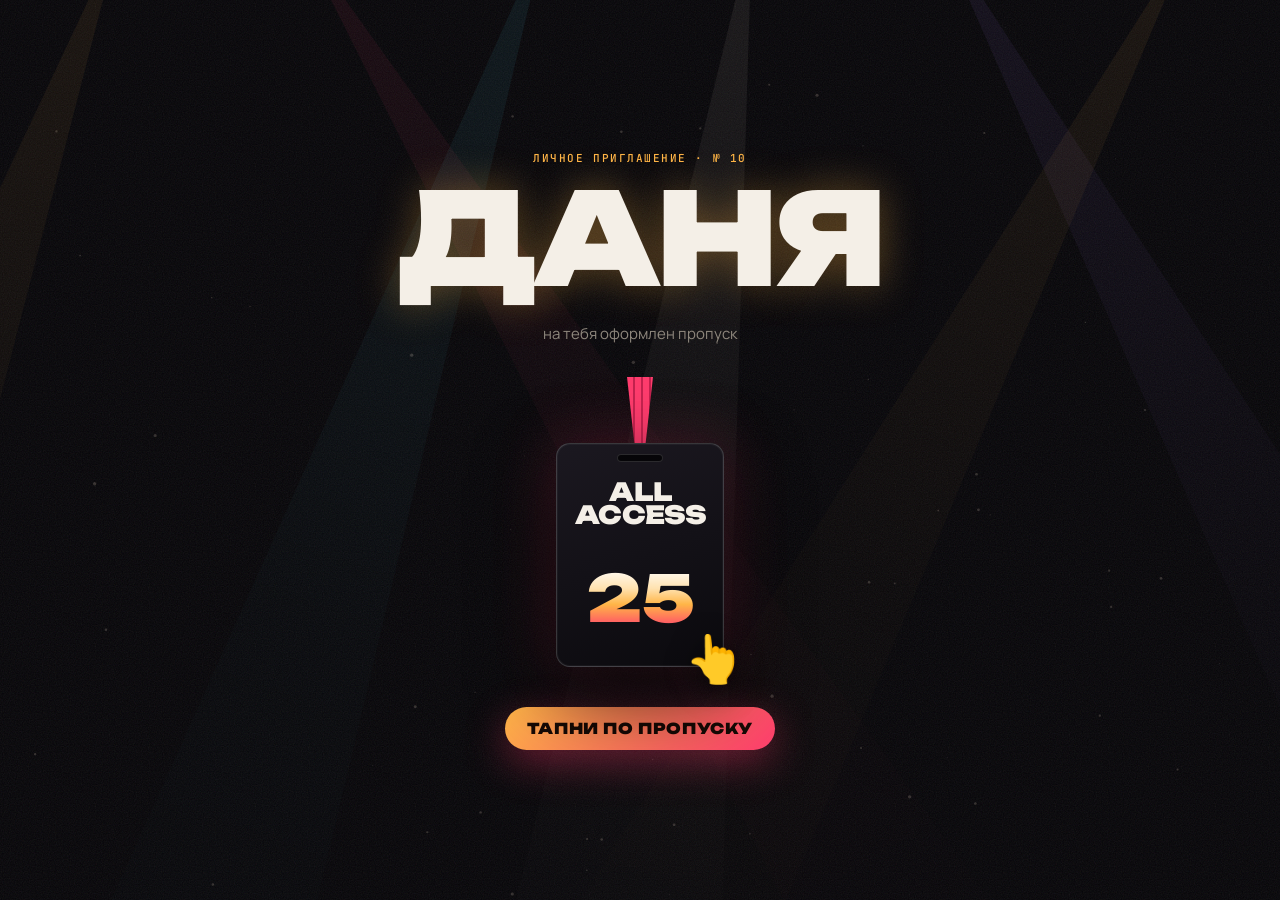
==== commit 2b253e8e: "chore: publish invites 2026-11-09 19:42" ====
--- a/alengoz/index.html
+++ b/alengoz/index.html
@@ -9,7 +9,7 @@
 <meta property="og:site_name" content="Даня 25">
 <meta property="og:title" content="Даня, тебе пропуск на 25-летие Дани">
 <meta property="og:description" content="ЧТ 12.11 · 18:00 · База практик и отдыха «Лукашино». ALL ACCESS. Открой — там всё.">
-<meta property="og:image" content="https://ogkazakh.github.io/dr-25/og/alengoz.jpg?v=mw9cpei7">
+<meta property="og:image" content="https://ogkazakh.github.io/dr-25/og/alengoz.jpg?v=mw9dd6wy">
 <meta property="og:image:width" content="1200">
 <meta property="og:image:height" content="630">
 <meta property="og:url" content="https://ogkazakh.github.io/dr-25/alengoz/">
@@ -18,14 +18,14 @@
 <link rel="preconnect" href="https://fonts.googleapis.com">
 <link rel="preconnect" href="https://fonts.gstatic.com" crossorigin>
 <link href="https://fonts.googleapis.com/css2?family=Unbounded:wght@400;700;900&family=Manrope:wght@400;600;800&family=JetBrains+Mono:wght@500;700&display=swap" rel="stylesheet">
-<link rel="stylesheet" href="../assets/app.css?v=mw9cpei7">
+<link rel="stylesheet" href="../assets/app.css?v=mw9dd6wy">
 </head>
 <body class="is-gate">
 <canvas id="stage" aria-hidden="true"></canvas>
 <div class="grain" aria-hidden="true"></div>
 <div class="flash" aria-hidden="true"></div>
 <div id="app"></div>
-<script>window.INVITE = {"party":{"host":"Даня","age":25,"start":"2026-11-12T18:00:00+05:00","end":"2026-11-13T12:00:00+05:00","tz":"Asia/Yekaterinburg","place":"База практик и отдыха «Лукашино»","address":"","mapUrl":"https://yandex.ru/maps/?text=%D0%91%D0%B0%D0%B7%D0%B0%20%D0%BF%D1%80%D0%B0%D0%BA%D1%82%D0%B8%D0%BA%20%D0%B8%20%D0%BE%D1%82%D0%B4%D1%8B%D1%85%D0%B0%20%D0%9B%D1%83%D0%BA%D0%B0%D1%88%D0%B8%D0%BD%D0%BE%20%D0%A2%D1%8E%D0%BC%D0%B5%D0%BD%D1%8C","telegram":"","dressCode":"Тепло и удобно — ноябрь за городом","baseUrl":"https://ogkazakh.github.io/dr-25/","plan":[["01","Саундчек","Сбор, обнимашки, первый тост"],["02","Основной сет","Еда, бар и музыка от величайших людей Тюмени"],["03","Афтепати","Громко, долго, до последнего стоящего"],["04","Бис","25 лет бывает один раз — отмечаем соответственно"]],"hostPos":"30% 35%","hostGen":"Дани","hostPhoto":true},"guests":[{"slug":"slava","name":"Слава","full":"Слава","title":"Величайший диджей Тюмени","sub":"","pos":"50% 25%","note":"Обычно музыка на тебе. В четверг на тебе только одно — приехать и кайфовать. Пульт подождёт. Но мы не против.","photo":true},{"slug":"natasha","name":"Наташа","full":"Наташа","title":"Величайшая швея Тюмени","sub":"Невеста величайшего диджея Тюмени","pos":"50% 30%","note":"Слава без тебя не приедет — значит, вся вечеринка держится на тебе. Без негатива.","photo":true},{"slug":"valera","name":"Валера","full":"Валера","title":"Призрачный гонщик","sub":"Непотопляемый · 72 регион","pos":"28% 40%","note":"Призрачного гонщика ничем не убить — это уже доказано. В четверг ждём тебя целым, невредимым и в Лукашино.","photo":true},{"slug":"rusik","name":"Русик","full":"Русик","title":"Величайший тренер по боксу","sub":"Раздолбай · друг 21 год","pos":"55% 30%","note":"21 год дружбы. Ты видел меня в 4 — теперь посмотри на 25. Явка обязательна, Раздолбай.","photo":true},{"slug":"liza","name":"Лизка","full":"Лизка","title":"Величайшая волейболистка","sub":"Девушка Русика","pos":"55% 60%","note":"Подача за тобой: забирай Раздолбая и приезжайте. Сетку не обещаю, движ — да.","photo":true},{"slug":"rudakov","name":"Илюха","full":"Илюха","title":"Темщик","sub":"Просто супер пиздатый друг","pos":"50% 35%","note":"У тебя всегда есть тема. Вот тебе тема на четверг — лучше не придумаешь.","photo":true},{"slug":"gelya","name":"Геля","full":"Гелечка","title":"Величайший тренер по художественной гимнастике","sub":"Красный диплом · жена Илюхи Рудакова","pos":"50% 35%","note":"Обещаю растяжку уровня бог: растянем праздник до самого утра.","photo":true},{"slug":"dima","name":"Дима","full":"Дима Силантьев","title":"Величайший звукарь Тюмени","sub":"Освоил больше инструментов, чем существует в мире","pos":"50% 30%","note":"Отдыхай. Если что-то зафонит — все, конечно, посмотрят на тебя. Шучу. Нет.","photo":true},{"slug":"alengoz","name":"Даня","full":"Даня Аленгоз","title":"Величайший художник по свету","sub":"№ 2 — естественно, после меня · Выжил после Яблочного спаса 🍏","pos":"50% 30%","note":"В четверг никто из нас не работает со светом — только отдыхаем. Придираться к лампочкам на базе всё равно можно, это наше любимое. Яблок на столе не будет — специально ради тебя. Огород тоже не предвидится 🍏","photo":true},{"slug":"zhenya","name":"Женя","full":"Женя","title":"Величайший музыкант Тюмени","sub":"Звукарь № 2 — сразу после Димы Силантьева","pos":"50% 30%","note":"Вы с Димой наконец можете выяснить, кто тут главный. Или просто выпить. Лучше второе.","photo":true},{"slug":"ilya","name":"Илья","full":"Илья","title":"В узких кругах — Магнат","sub":"Почему — не знает никто · Темщик · техник-технолог с высшим","pos":"50% 30%","note":"Магнат, из ресторанов ты ушёл, но главный эксперт по столу всё равно ты. Приезжай — вечер без тебя плохая инвестиция 📈","photo":true}],"guest":{"slug":"alengoz","name":"Даня","full":"Даня Аленгоз","title":"Величайший художник по свету","sub":"№ 2 — естественно, после меня · Выжил после Яблочного спаса 🍏","pos":"50% 30%","note":"В четверг никто из нас не работает со светом — только отдыхаем. Придираться к лампочкам на базе всё равно можно, это наше любимое. Яблок на столе не будет — специально ради тебя. Огород тоже не предвидится 🍏","photo":true},"no":"09","root":"../"};</script>
-<script src="../assets/app.js?v=mw9cpei7"></script>
+<script>window.INVITE = {"party":{"host":"Даня","age":25,"start":"2026-11-12T18:00:00+05:00","end":"2026-11-13T12:00:00+05:00","tz":"Asia/Yekaterinburg","place":"База практик и отдыха «Лукашино»","address":"","mapUrl":"https://yandex.ru/maps/?text=%D0%91%D0%B0%D0%B7%D0%B0%20%D0%BF%D1%80%D0%B0%D0%BA%D1%82%D0%B8%D0%BA%20%D0%B8%20%D0%BE%D1%82%D0%B4%D1%8B%D1%85%D0%B0%20%D0%9B%D1%83%D0%BA%D0%B0%D1%88%D0%B8%D0%BD%D0%BE%20%D0%A2%D1%8E%D0%BC%D0%B5%D0%BD%D1%8C","telegram":"","dressCode":"Тепло и удобно — ноябрь за городом","baseUrl":"https://ogkazakh.github.io/dr-25/","plan":[["01","Саундчек","Сбор, обнимашки, первый тост"],["02","Основной сет","Еда, бар и музыка от величайших людей Тюмени"],["03","Афтепати","Громко, долго, до последнего стоящего"],["04","Бис","25 лет бывает один раз — отмечаем соответственно"]],"hostPos":"30% 35%","hostGen":"Дани","hostPhoto":true},"guests":[{"slug":"slava","name":"Слава","full":"Слава","title":"Величайший диджей Тюмени","sub":"","pos":"50% 25%","note":"Обычно музыка на тебе. В четверг на тебе только одно — приехать и кайфовать. Пульт подождёт. Но мы не против.","photo":true},{"slug":"natasha","name":"Наташа","full":"Наташа","title":"Величайшая швея Тюмени","sub":"Невеста величайшего диджея Тюмени","pos":"50% 30%","note":"Слава без тебя не приедет — значит, вся вечеринка держится на тебе. Без негатива.","photo":true},{"slug":"valera","name":"Валера","full":"Валера","title":"Призрачный гонщик","sub":"Непотопляемый · 72 регион","pos":"28% 40%","note":"Призрачного гонщика ничем не убить — это уже доказано. В четверг ждём тебя целым, невредимым и в Лукашино.","photo":true},{"slug":"rusik","name":"Русик","full":"Русик","title":"Величайший тренер по боксу","sub":"Раздолбай · друг 21 год","pos":"55% 30%","note":"21 год дружбы. Ты видел меня в 4 — теперь посмотри на 25. Явка обязательна, Раздолбай.","photo":true},{"slug":"liza","name":"Лизка","full":"Лизка","title":"Величайшая волейболистка","sub":"Девушка Русика","pos":"55% 60%","note":"Подача за тобой: забирай Раздолбая и приезжайте. Сетку не обещаю, движ — да.","photo":true},{"slug":"rudakov","name":"Илюха","full":"Илюха","title":"Темщик","sub":"Просто супер пиздатый друг","pos":"50% 35%","note":"У тебя всегда есть тема. Вот тебе тема на четверг — лучше не придумаешь.","photo":true},{"slug":"gelya","name":"Геля","full":"Гелечка","title":"Величайший тренер по художественной гимнастике","sub":"Красный диплом · жена Илюхи Рудакова","pos":"50% 35%","note":"Обещаю растяжку уровня бог: растянем праздник до самого утра.","photo":true},{"slug":"snezha","name":"Снежа","full":"Снежа Чижа","title":"Величайшая танцулька Тюмени","sub":"Тренер · сестра Гели · растяжка — семейное","pos":"50% 25%","note":"Чижана, растяжка у вас с Гелей семейная — значит, танцпол в четверг держите вы. Без вариантов 💃","photo":true},{"slug":"dima","name":"Дима","full":"Дима Силантьев","title":"Величайший звукарь Тюмени","sub":"Освоил больше инструментов, чем существует в мире","pos":"50% 30%","note":"Отдыхай. Если что-то зафонит — все, конечно, посмотрят на тебя. Шучу. Нет.","photo":true},{"slug":"alengoz","name":"Даня","full":"Даня Аленгоз","title":"Величайший художник по свету","sub":"№ 2 — естественно, после меня · Выжил после Яблочного спаса 🍏","pos":"50% 30%","note":"В четверг никто из нас не работает со светом — только отдыхаем. Придираться к лампочкам на базе всё равно можно, это наше любимое. Яблок на столе не будет — специально ради тебя. Огород тоже не предвидится 🍏","photo":true},{"slug":"zhenya","name":"Женя","full":"Женя","title":"Величайший музыкант Тюмени","sub":"Звукарь № 2 — сразу после Димы Силантьева","pos":"50% 30%","note":"Вы с Димой наконец можете выяснить, кто тут главный. Или просто выпить. Лучше второе.","photo":true},{"slug":"ilya","name":"Илья","full":"Илья","title":"В узких кругах — Магнат","sub":"Почему — не знает никто · Темщик · техник-технолог с высшим","pos":"50% 30%","note":"Магнат, из ресторанов ты ушёл, но главный эксперт по столу всё равно ты. Приезжай — вечер без тебя плохая инвестиция 📈","photo":true}],"guest":{"slug":"alengoz","name":"Даня","full":"Даня Аленгоз","title":"Величайший художник по свету","sub":"№ 2 — естественно, после меня · Выжил после Яблочного спаса 🍏","pos":"50% 30%","note":"В четверг никто из нас не работает со светом — только отдыхаем. Придираться к лампочкам на базе всё равно можно, это наше любимое. Яблок на столе не будет — специально ради тебя. Огород тоже не предвидится 🍏","photo":true},"no":"10","root":"../"};</script>
+<script src="../assets/app.js?v=mw9dd6wy"></script>
 </body>
 </html>
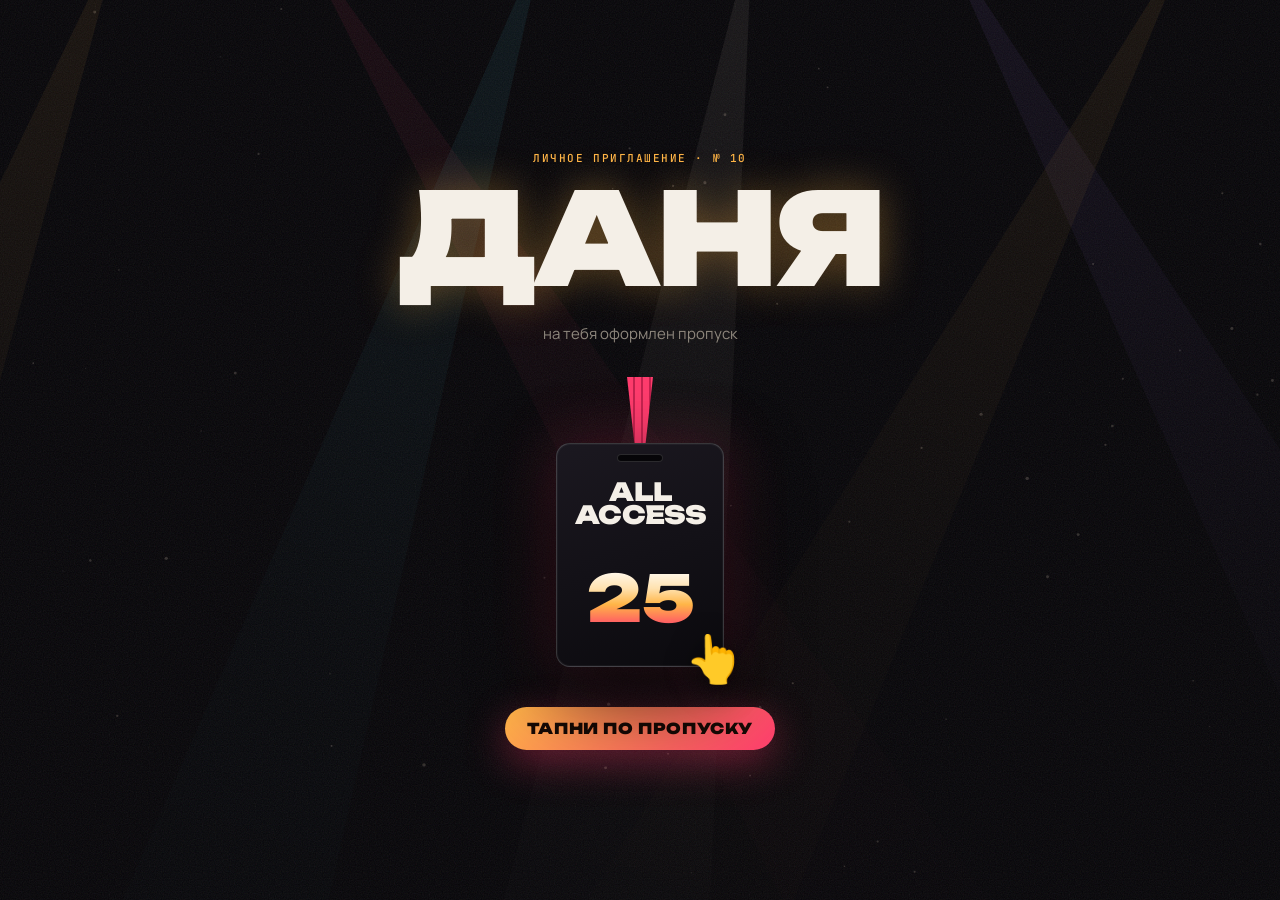
==== commit 0188f320: "chore: publish invites 2026-11-09 19:43" ====
--- a/alengoz/index.html
+++ b/alengoz/index.html
@@ -9,7 +9,7 @@
 <meta property="og:site_name" content="Даня 25">
 <meta property="og:title" content="Даня, тебе пропуск на 25-летие Дани">
 <meta property="og:description" content="ЧТ 12.11 · 18:00 · База практик и отдыха «Лукашино». ALL ACCESS. Открой — там всё.">
-<meta property="og:image" content="https://ogkazakh.github.io/dr-25/og/alengoz.jpg?v=mw9dd6wy">
+<meta property="og:image" content="https://ogkazakh.github.io/dr-25/og/alengoz.jpg?v=mw9dej4e">
 <meta property="og:image:width" content="1200">
 <meta property="og:image:height" content="630">
 <meta property="og:url" content="https://ogkazakh.github.io/dr-25/alengoz/">
@@ -18,14 +18,14 @@
 <link rel="preconnect" href="https://fonts.googleapis.com">
 <link rel="preconnect" href="https://fonts.gstatic.com" crossorigin>
 <link href="https://fonts.googleapis.com/css2?family=Unbounded:wght@400;700;900&family=Manrope:wght@400;600;800&family=JetBrains+Mono:wght@500;700&display=swap" rel="stylesheet">
-<link rel="stylesheet" href="../assets/app.css?v=mw9dd6wy">
+<link rel="stylesheet" href="../assets/app.css?v=mw9dej4e">
 </head>
 <body class="is-gate">
 <canvas id="stage" aria-hidden="true"></canvas>
 <div class="grain" aria-hidden="true"></div>
 <div class="flash" aria-hidden="true"></div>
 <div id="app"></div>
-<script>window.INVITE = {"party":{"host":"Даня","age":25,"start":"2026-11-12T18:00:00+05:00","end":"2026-11-13T12:00:00+05:00","tz":"Asia/Yekaterinburg","place":"База практик и отдыха «Лукашино»","address":"","mapUrl":"https://yandex.ru/maps/?text=%D0%91%D0%B0%D0%B7%D0%B0%20%D0%BF%D1%80%D0%B0%D0%BA%D1%82%D0%B8%D0%BA%20%D0%B8%20%D0%BE%D1%82%D0%B4%D1%8B%D1%85%D0%B0%20%D0%9B%D1%83%D0%BA%D0%B0%D1%88%D0%B8%D0%BD%D0%BE%20%D0%A2%D1%8E%D0%BC%D0%B5%D0%BD%D1%8C","telegram":"","dressCode":"Тепло и удобно — ноябрь за городом","baseUrl":"https://ogkazakh.github.io/dr-25/","plan":[["01","Саундчек","Сбор, обнимашки, первый тост"],["02","Основной сет","Еда, бар и музыка от величайших людей Тюмени"],["03","Афтепати","Громко, долго, до последнего стоящего"],["04","Бис","25 лет бывает один раз — отмечаем соответственно"]],"hostPos":"30% 35%","hostGen":"Дани","hostPhoto":true},"guests":[{"slug":"slava","name":"Слава","full":"Слава","title":"Величайший диджей Тюмени","sub":"","pos":"50% 25%","note":"Обычно музыка на тебе. В четверг на тебе только одно — приехать и кайфовать. Пульт подождёт. Но мы не против.","photo":true},{"slug":"natasha","name":"Наташа","full":"Наташа","title":"Величайшая швея Тюмени","sub":"Невеста величайшего диджея Тюмени","pos":"50% 30%","note":"Слава без тебя не приедет — значит, вся вечеринка держится на тебе. Без негатива.","photo":true},{"slug":"valera","name":"Валера","full":"Валера","title":"Призрачный гонщик","sub":"Непотопляемый · 72 регион","pos":"28% 40%","note":"Призрачного гонщика ничем не убить — это уже доказано. В четверг ждём тебя целым, невредимым и в Лукашино.","photo":true},{"slug":"rusik","name":"Русик","full":"Русик","title":"Величайший тренер по боксу","sub":"Раздолбай · друг 21 год","pos":"55% 30%","note":"21 год дружбы. Ты видел меня в 4 — теперь посмотри на 25. Явка обязательна, Раздолбай.","photo":true},{"slug":"liza","name":"Лизка","full":"Лизка","title":"Величайшая волейболистка","sub":"Девушка Русика","pos":"55% 60%","note":"Подача за тобой: забирай Раздолбая и приезжайте. Сетку не обещаю, движ — да.","photo":true},{"slug":"rudakov","name":"Илюха","full":"Илюха","title":"Темщик","sub":"Просто супер пиздатый друг","pos":"50% 35%","note":"У тебя всегда есть тема. Вот тебе тема на четверг — лучше не придумаешь.","photo":true},{"slug":"gelya","name":"Геля","full":"Гелечка","title":"Величайший тренер по художественной гимнастике","sub":"Красный диплом · жена Илюхи Рудакова","pos":"50% 35%","note":"Обещаю растяжку уровня бог: растянем праздник до самого утра.","photo":true},{"slug":"snezha","name":"Снежа","full":"Снежа Чижа","title":"Величайшая танцулька Тюмени","sub":"Тренер · сестра Гели · растяжка — семейное","pos":"50% 25%","note":"Чижана, растяжка у вас с Гелей семейная — значит, танцпол в четверг держите вы. Без вариантов 💃","photo":true},{"slug":"dima","name":"Дима","full":"Дима Силантьев","title":"Величайший звукарь Тюмени","sub":"Освоил больше инструментов, чем существует в мире","pos":"50% 30%","note":"Отдыхай. Если что-то зафонит — все, конечно, посмотрят на тебя. Шучу. Нет.","photo":true},{"slug":"alengoz","name":"Даня","full":"Даня Аленгоз","title":"Величайший художник по свету","sub":"№ 2 — естественно, после меня · Выжил после Яблочного спаса 🍏","pos":"50% 30%","note":"В четверг никто из нас не работает со светом — только отдыхаем. Придираться к лампочкам на базе всё равно можно, это наше любимое. Яблок на столе не будет — специально ради тебя. Огород тоже не предвидится 🍏","photo":true},{"slug":"zhenya","name":"Женя","full":"Женя","title":"Величайший музыкант Тюмени","sub":"Звукарь № 2 — сразу после Димы Силантьева","pos":"50% 30%","note":"Вы с Димой наконец можете выяснить, кто тут главный. Или просто выпить. Лучше второе.","photo":true},{"slug":"ilya","name":"Илья","full":"Илья","title":"В узких кругах — Магнат","sub":"Почему — не знает никто · Темщик · техник-технолог с высшим","pos":"50% 30%","note":"Магнат, из ресторанов ты ушёл, но главный эксперт по столу всё равно ты. Приезжай — вечер без тебя плохая инвестиция 📈","photo":true}],"guest":{"slug":"alengoz","name":"Даня","full":"Даня Аленгоз","title":"Величайший художник по свету","sub":"№ 2 — естественно, после меня · Выжил после Яблочного спаса 🍏","pos":"50% 30%","note":"В четверг никто из нас не работает со светом — только отдыхаем. Придираться к лампочкам на базе всё равно можно, это наше любимое. Яблок на столе не будет — специально ради тебя. Огород тоже не предвидится 🍏","photo":true},"no":"10","root":"../"};</script>
-<script src="../assets/app.js?v=mw9dd6wy"></script>
+<script>window.INVITE = {"party":{"host":"Даня","age":25,"start":"2026-11-12T18:00:00+05:00","end":"2026-11-13T12:00:00+05:00","tz":"Asia/Yekaterinburg","place":"База практик и отдыха «Лукашино»","address":"","mapUrl":"https://yandex.ru/maps/?text=%D0%91%D0%B0%D0%B7%D0%B0%20%D0%BF%D1%80%D0%B0%D0%BA%D1%82%D0%B8%D0%BA%20%D0%B8%20%D0%BE%D1%82%D0%B4%D1%8B%D1%85%D0%B0%20%D0%9B%D1%83%D0%BA%D0%B0%D1%88%D0%B8%D0%BD%D0%BE%20%D0%A2%D1%8E%D0%BC%D0%B5%D0%BD%D1%8C","telegram":"","dressCode":"Тепло и удобно — ноябрь за городом","baseUrl":"https://ogkazakh.github.io/dr-25/","plan":[["01","Саундчек","Сбор, обнимашки, первый тост"],["02","Основной сет","Еда, бар и музыка от величайших людей Тюмени"],["03","Афтепати","Громко, долго, до последнего стоящего"],["04","Бис","25 лет бывает один раз — отмечаем соответственно"]],"hostPos":"30% 35%","hostGen":"Дани","hostPhoto":true},"guests":[{"slug":"slava","name":"Слава","full":"Слава","title":"Величайший диджей Тюмени","sub":"","pos":"50% 25%","note":"Обычно музыка на тебе. В четверг на тебе только одно — приехать и кайфовать. Пульт подождёт. Но мы не против.","photo":true},{"slug":"natasha","name":"Наташа","full":"Наташа","title":"Величайшая швея Тюмени","sub":"Невеста величайшего диджея Тюмени","pos":"50% 30%","note":"Слава без тебя не приедет — значит, вся вечеринка держится на тебе. Без негатива.","photo":true},{"slug":"valera","name":"Валера","full":"Валера","title":"Призрачный гонщик","sub":"Непотопляемый · 72 регион","pos":"28% 40%","note":"Призрачного гонщика ничем не убить — это уже доказано. В четверг ждём тебя целым, невредимым и в Лукашино.","photo":true},{"slug":"rusik","name":"Русик","full":"Русик","title":"Величайший тренер по боксу","sub":"Раздолбай · друг 21 год","pos":"55% 30%","note":"21 год дружбы. Ты видел меня в 4 — теперь посмотри на 25. Явка обязательна, Раздолбай.","photo":true},{"slug":"liza","name":"Лизка","full":"Лизка","title":"Величайшая волейболистка","sub":"Девушка Русика","pos":"55% 60%","note":"Подача за тобой: забирай Раздолбая и приезжайте. Сетку не обещаю, движ — да.","photo":true},{"slug":"rudakov","name":"Илюха","full":"Илюха","title":"Темщик","sub":"Просто супер пиздатый друг","pos":"50% 35%","note":"У тебя всегда есть тема. Вот тебе тема на четверг — лучше не придумаешь.","photo":true},{"slug":"gelya","name":"Геля","full":"Гелечка","title":"Величайший тренер по художественной гимнастике","sub":"Красный диплом · жена Илюхи Рудакова","pos":"50% 35%","note":"Обещаю растяжку уровня бог: растянем праздник до самого утра.","photo":true},{"slug":"snezha","name":"Снежа","full":"Снежа Чижа","title":"Величайшая танцулька","sub":"Тренер · сестра Гели · растяжка — семейное","pos":"50% 25%","note":"Чижана, растяжка у вас с Гелей семейная — значит, танцпол в четверг держите вы. Без вариантов 💃","photo":true},{"slug":"dima","name":"Дима","full":"Дима Силантьев","title":"Величайший звукарь Тюмени","sub":"Освоил больше инструментов, чем существует в мире","pos":"50% 30%","note":"Отдыхай. Если что-то зафонит — все, конечно, посмотрят на тебя. Шучу. Нет.","photo":true},{"slug":"alengoz","name":"Даня","full":"Даня Аленгоз","title":"Величайший художник по свету","sub":"№ 2 — естественно, после меня · Выжил после Яблочного спаса 🍏","pos":"50% 30%","note":"В четверг никто из нас не работает со светом — только отдыхаем. Придираться к лампочкам на базе всё равно можно, это наше любимое. Яблок на столе не будет — специально ради тебя. Огород тоже не предвидится 🍏","photo":true},{"slug":"zhenya","name":"Женя","full":"Женя","title":"Величайший музыкант Тюмени","sub":"Звукарь № 2 — сразу после Димы Силантьева","pos":"50% 30%","note":"Вы с Димой наконец можете выяснить, кто тут главный. Или просто выпить. Лучше второе.","photo":true},{"slug":"ilya","name":"Илья","full":"Илья","title":"В узких кругах — Магнат","sub":"Почему — не знает никто · Темщик · техник-технолог с высшим","pos":"50% 30%","note":"Магнат, из ресторанов ты ушёл, но главный эксперт по столу всё равно ты. Приезжай — вечер без тебя плохая инвестиция 📈","photo":true}],"guest":{"slug":"alengoz","name":"Даня","full":"Даня Аленгоз","title":"Величайший художник по свету","sub":"№ 2 — естественно, после меня · Выжил после Яблочного спаса 🍏","pos":"50% 30%","note":"В четверг никто из нас не работает со светом — только отдыхаем. Придираться к лампочкам на базе всё равно можно, это наше любимое. Яблок на столе не будет — специально ради тебя. Огород тоже не предвидится 🍏","photo":true},"no":"10","root":"../"};</script>
+<script src="../assets/app.js?v=mw9dej4e"></script>
 </body>
 </html>
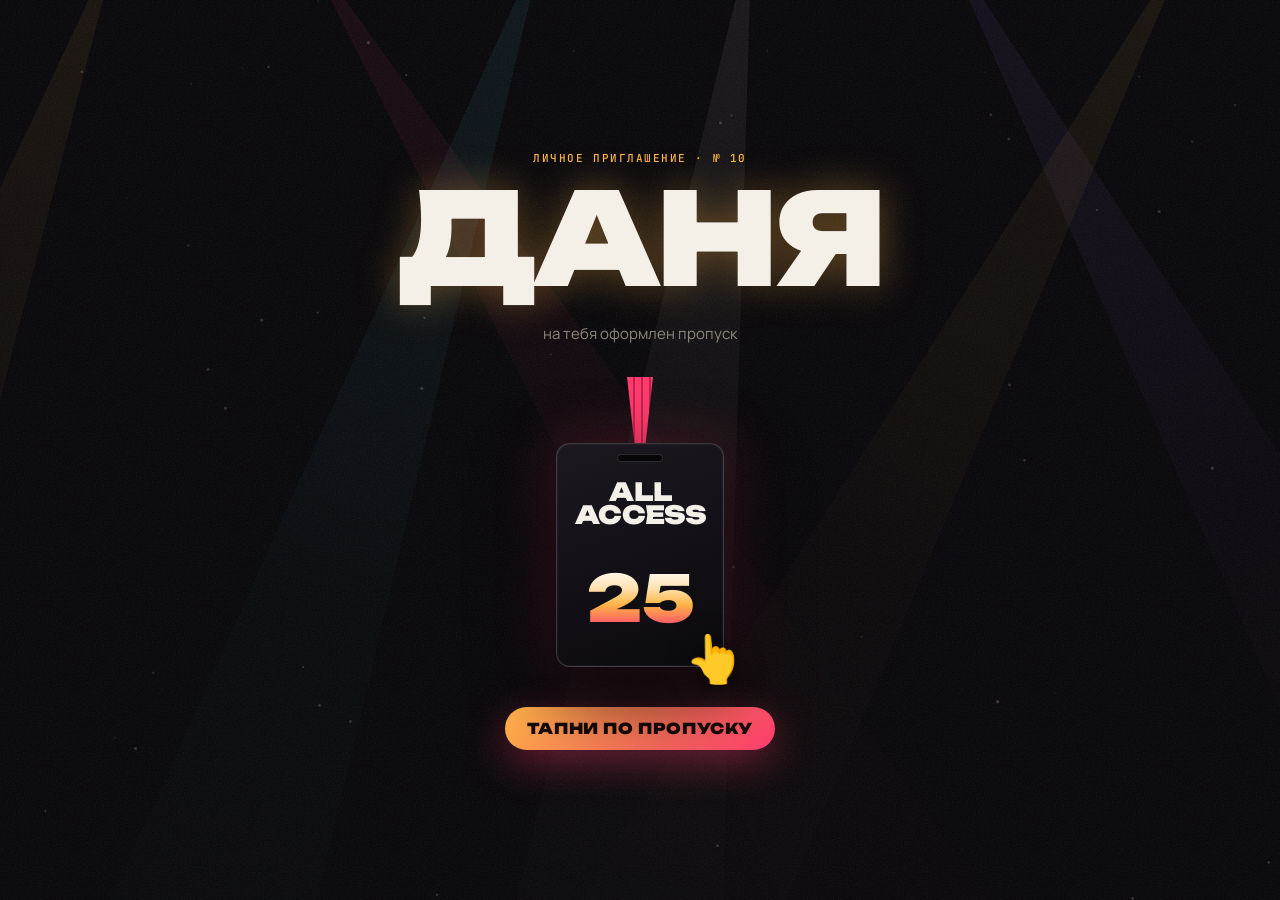
==== commit d88f6eb5: "chore: publish invites 2026-11-09 19:44" ====
--- a/alengoz/index.html
+++ b/alengoz/index.html
@@ -9,7 +9,7 @@
 <meta property="og:site_name" content="Даня 25">
 <meta property="og:title" content="Даня, тебе пропуск на 25-летие Дани">
 <meta property="og:description" content="ЧТ 12.11 · 18:00 · База практик и отдыха «Лукашино». ALL ACCESS. Открой — там всё.">
-<meta property="og:image" content="https://ogkazakh.github.io/dr-25/og/alengoz.jpg?v=mw9dej4e">
+<meta property="og:image" content="https://ogkazakh.github.io/dr-25/og/alengoz.jpg?v=mw9dfxzp">
 <meta property="og:image:width" content="1200">
 <meta property="og:image:height" content="630">
 <meta property="og:url" content="https://ogkazakh.github.io/dr-25/alengoz/">
@@ -18,14 +18,14 @@
 <link rel="preconnect" href="https://fonts.googleapis.com">
 <link rel="preconnect" href="https://fonts.gstatic.com" crossorigin>
 <link href="https://fonts.googleapis.com/css2?family=Unbounded:wght@400;700;900&family=Manrope:wght@400;600;800&family=JetBrains+Mono:wght@500;700&display=swap" rel="stylesheet">
-<link rel="stylesheet" href="../assets/app.css?v=mw9dej4e">
+<link rel="stylesheet" href="../assets/app.css?v=mw9dfxzp">
 </head>
 <body class="is-gate">
 <canvas id="stage" aria-hidden="true"></canvas>
 <div class="grain" aria-hidden="true"></div>
 <div class="flash" aria-hidden="true"></div>
 <div id="app"></div>
-<script>window.INVITE = {"party":{"host":"Даня","age":25,"start":"2026-11-12T18:00:00+05:00","end":"2026-11-13T12:00:00+05:00","tz":"Asia/Yekaterinburg","place":"База практик и отдыха «Лукашино»","address":"","mapUrl":"https://yandex.ru/maps/?text=%D0%91%D0%B0%D0%B7%D0%B0%20%D0%BF%D1%80%D0%B0%D0%BA%D1%82%D0%B8%D0%BA%20%D0%B8%20%D0%BE%D1%82%D0%B4%D1%8B%D1%85%D0%B0%20%D0%9B%D1%83%D0%BA%D0%B0%D1%88%D0%B8%D0%BD%D0%BE%20%D0%A2%D1%8E%D0%BC%D0%B5%D0%BD%D1%8C","telegram":"","dressCode":"Тепло и удобно — ноябрь за городом","baseUrl":"https://ogkazakh.github.io/dr-25/","plan":[["01","Саундчек","Сбор, обнимашки, первый тост"],["02","Основной сет","Еда, бар и музыка от величайших людей Тюмени"],["03","Афтепати","Громко, долго, до последнего стоящего"],["04","Бис","25 лет бывает один раз — отмечаем соответственно"]],"hostPos":"30% 35%","hostGen":"Дани","hostPhoto":true},"guests":[{"slug":"slava","name":"Слава","full":"Слава","title":"Величайший диджей Тюмени","sub":"","pos":"50% 25%","note":"Обычно музыка на тебе. В четверг на тебе только одно — приехать и кайфовать. Пульт подождёт. Но мы не против.","photo":true},{"slug":"natasha","name":"Наташа","full":"Наташа","title":"Величайшая швея Тюмени","sub":"Невеста величайшего диджея Тюмени","pos":"50% 30%","note":"Слава без тебя не приедет — значит, вся вечеринка держится на тебе. Без негатива.","photo":true},{"slug":"valera","name":"Валера","full":"Валера","title":"Призрачный гонщик","sub":"Непотопляемый · 72 регион","pos":"28% 40%","note":"Призрачного гонщика ничем не убить — это уже доказано. В четверг ждём тебя целым, невредимым и в Лукашино.","photo":true},{"slug":"rusik","name":"Русик","full":"Русик","title":"Величайший тренер по боксу","sub":"Раздолбай · друг 21 год","pos":"55% 30%","note":"21 год дружбы. Ты видел меня в 4 — теперь посмотри на 25. Явка обязательна, Раздолбай.","photo":true},{"slug":"liza","name":"Лизка","full":"Лизка","title":"Величайшая волейболистка","sub":"Девушка Русика","pos":"55% 60%","note":"Подача за тобой: забирай Раздолбая и приезжайте. Сетку не обещаю, движ — да.","photo":true},{"slug":"rudakov","name":"Илюха","full":"Илюха","title":"Темщик","sub":"Просто супер пиздатый друг","pos":"50% 35%","note":"У тебя всегда есть тема. Вот тебе тема на четверг — лучше не придумаешь.","photo":true},{"slug":"gelya","name":"Геля","full":"Гелечка","title":"Величайший тренер по художественной гимнастике","sub":"Красный диплом · жена Илюхи Рудакова","pos":"50% 35%","note":"Обещаю растяжку уровня бог: растянем праздник до самого утра.","photo":true},{"slug":"snezha","name":"Снежа","full":"Снежа Чижа","title":"Величайшая танцулька","sub":"Тренер · сестра Гели · растяжка — семейное","pos":"50% 25%","note":"Чижана, растяжка у вас с Гелей семейная — значит, танцпол в четверг держите вы. Без вариантов 💃","photo":true},{"slug":"dima","name":"Дима","full":"Дима Силантьев","title":"Величайший звукарь Тюмени","sub":"Освоил больше инструментов, чем существует в мире","pos":"50% 30%","note":"Отдыхай. Если что-то зафонит — все, конечно, посмотрят на тебя. Шучу. Нет.","photo":true},{"slug":"alengoz","name":"Даня","full":"Даня Аленгоз","title":"Величайший художник по свету","sub":"№ 2 — естественно, после меня · Выжил после Яблочного спаса 🍏","pos":"50% 30%","note":"В четверг никто из нас не работает со светом — только отдыхаем. Придираться к лампочкам на базе всё равно можно, это наше любимое. Яблок на столе не будет — специально ради тебя. Огород тоже не предвидится 🍏","photo":true},{"slug":"zhenya","name":"Женя","full":"Женя","title":"Величайший музыкант Тюмени","sub":"Звукарь № 2 — сразу после Димы Силантьева","pos":"50% 30%","note":"Вы с Димой наконец можете выяснить, кто тут главный. Или просто выпить. Лучше второе.","photo":true},{"slug":"ilya","name":"Илья","full":"Илья","title":"В узких кругах — Магнат","sub":"Почему — не знает никто · Темщик · техник-технолог с высшим","pos":"50% 30%","note":"Магнат, из ресторанов ты ушёл, но главный эксперт по столу всё равно ты. Приезжай — вечер без тебя плохая инвестиция 📈","photo":true}],"guest":{"slug":"alengoz","name":"Даня","full":"Даня Аленгоз","title":"Величайший художник по свету","sub":"№ 2 — естественно, после меня · Выжил после Яблочного спаса 🍏","pos":"50% 30%","note":"В четверг никто из нас не работает со светом — только отдыхаем. Придираться к лампочкам на базе всё равно можно, это наше любимое. Яблок на столе не будет — специально ради тебя. Огород тоже не предвидится 🍏","photo":true},"no":"10","root":"../"};</script>
-<script src="../assets/app.js?v=mw9dej4e"></script>
+<script>window.INVITE = {"party":{"host":"Даня","age":25,"start":"2026-11-12T18:00:00+05:00","end":"2026-11-13T12:00:00+05:00","tz":"Asia/Yekaterinburg","place":"База практик и отдыха «Лукашино»","address":"","mapUrl":"https://yandex.ru/maps/?text=%D0%91%D0%B0%D0%B7%D0%B0%20%D0%BF%D1%80%D0%B0%D0%BA%D1%82%D0%B8%D0%BA%20%D0%B8%20%D0%BE%D1%82%D0%B4%D1%8B%D1%85%D0%B0%20%D0%9B%D1%83%D0%BA%D0%B0%D1%88%D0%B8%D0%BD%D0%BE%20%D0%A2%D1%8E%D0%BC%D0%B5%D0%BD%D1%8C","telegram":"","dressCode":"Тепло и удобно — ноябрь за городом","baseUrl":"https://ogkazakh.github.io/dr-25/","plan":[["01","Саундчек","Сбор, обнимашки, первый тост"],["02","Основной сет","Еда, бар и музыка от величайших людей Тюмени"],["03","Афтепати","Громко, долго, до последнего стоящего"],["04","Бис","25 лет бывает один раз — отмечаем соответственно"]],"hostPos":"30% 35%","hostGen":"Дани","hostPhoto":true},"guests":[{"slug":"slava","name":"Слава","full":"Слава","title":"Величайший диджей Тюмени","sub":"","pos":"50% 25%","note":"Обычно музыка на тебе. В четверг на тебе только одно — приехать и кайфовать. Пульт подождёт. Но мы не против.","photo":true},{"slug":"natasha","name":"Наташа","full":"Наташа","title":"Величайшая швея Тюмени","sub":"Невеста величайшего диджея Тюмени","pos":"50% 30%","note":"Слава без тебя не приедет — значит, вся вечеринка держится на тебе. Без негатива.","photo":true},{"slug":"valera","name":"Валера","full":"Валера","title":"Призрачный гонщик","sub":"Непотопляемый · 72 регион","pos":"28% 40%","note":"Призрачного гонщика ничем не убить — это уже доказано. В четверг ждём тебя целым, невредимым и в Лукашино.","photo":true},{"slug":"rusik","name":"Русик","full":"Русик","title":"Величайший тренер по боксу","sub":"Раздолбай · друг 21 год","pos":"55% 30%","note":"21 год дружбы. Ты видел меня в 4 — теперь посмотри на 25. Явка обязательна, Раздолбай.","photo":true},{"slug":"liza","name":"Лизка","full":"Лизка","title":"Величайшая волейболистка","sub":"Девушка Русика","pos":"55% 60%","note":"Подача за тобой: забирай Раздолбая и приезжайте. Сетку не обещаю, движ — да.","photo":true},{"slug":"rudakov","name":"Илюха","full":"Илюха","title":"Темщик","sub":"Просто супер пиздатый друг","pos":"50% 35%","note":"У тебя всегда есть тема. Вот тебе тема на четверг — лучше не придумаешь.","photo":true},{"slug":"gelya","name":"Геля","full":"Гелечка","title":"Величайший тренер по художественной гимнастике","sub":"Красный диплом · жена Илюхи Рудакова","pos":"50% 35%","note":"Обещаю растяжку уровня бог: растянем праздник до самого утра.","photo":true},{"slug":"snezha","name":"Снежа","full":"Снежа Чижа","title":"Серовская гроза танцев","sub":"Тренер по танцам · сестра Гели · растяжка — семейное","pos":"50% 25%","note":"Чижана, растяжка у вас с Гелей семейная — значит, танцпол в четверг держите вы. Без вариантов 💃","photo":true},{"slug":"dima","name":"Дима","full":"Дима Силантьев","title":"Величайший звукарь Тюмени","sub":"Освоил больше инструментов, чем существует в мире","pos":"50% 30%","note":"Отдыхай. Если что-то зафонит — все, конечно, посмотрят на тебя. Шучу. Нет.","photo":true},{"slug":"alengoz","name":"Даня","full":"Даня Аленгоз","title":"Величайший художник по свету","sub":"№ 2 — естественно, после меня · Выжил после Яблочного спаса 🍏","pos":"50% 30%","note":"В четверг никто из нас не работает со светом — только отдыхаем. Придираться к лампочкам на базе всё равно можно, это наше любимое. Яблок на столе не будет — специально ради тебя. Огород тоже не предвидится 🍏","photo":true},{"slug":"zhenya","name":"Женя","full":"Женя","title":"Величайший музыкант Тюмени","sub":"Звукарь № 2 — сразу после Димы Силантьева","pos":"50% 30%","note":"Вы с Димой наконец можете выяснить, кто тут главный. Или просто выпить. Лучше второе.","photo":true},{"slug":"ilya","name":"Илья","full":"Илья","title":"В узких кругах — Магнат","sub":"Почему — не знает никто · Темщик · техник-технолог с высшим","pos":"50% 30%","note":"Магнат, из ресторанов ты ушёл, но главный эксперт по столу всё равно ты. Приезжай — вечер без тебя плохая инвестиция 📈","photo":true}],"guest":{"slug":"alengoz","name":"Даня","full":"Даня Аленгоз","title":"Величайший художник по свету","sub":"№ 2 — естественно, после меня · Выжил после Яблочного спаса 🍏","pos":"50% 30%","note":"В четверг никто из нас не работает со светом — только отдыхаем. Придираться к лампочкам на базе всё равно можно, это наше любимое. Яблок на столе не будет — специально ради тебя. Огород тоже не предвидится 🍏","photo":true},"no":"10","root":"../"};</script>
+<script src="../assets/app.js?v=mw9dfxzp"></script>
 </body>
 </html>
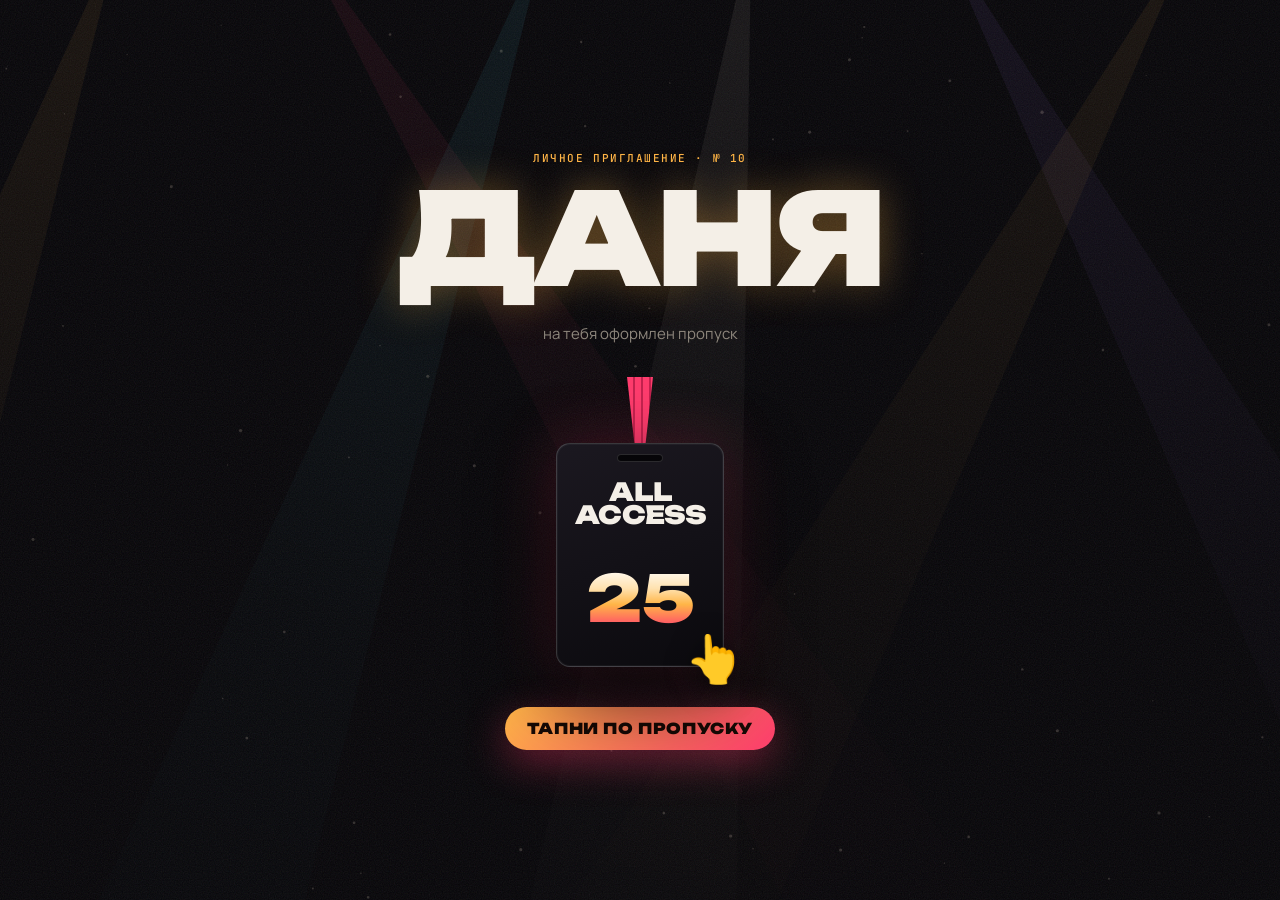
==== commit 5db8d594: "chore: publish invites 2026-11-09 19:45" ====
--- a/alengoz/index.html
+++ b/alengoz/index.html
@@ -9,7 +9,7 @@
 <meta property="og:site_name" content="Даня 25">
 <meta property="og:title" content="Даня, тебе пропуск на 25-летие Дани">
 <meta property="og:description" content="ЧТ 12.11 · 18:00 · База практик и отдыха «Лукашино». ALL ACCESS. Открой — там всё.">
-<meta property="og:image" content="https://ogkazakh.github.io/dr-25/og/alengoz.jpg?v=mw9dfxzp">
+<meta property="og:image" content="https://ogkazakh.github.io/dr-25/og/alengoz.jpg?v=mw9dh76k">
 <meta property="og:image:width" content="1200">
 <meta property="og:image:height" content="630">
 <meta property="og:url" content="https://ogkazakh.github.io/dr-25/alengoz/">
@@ -18,7 +18,7 @@
 <link rel="preconnect" href="https://fonts.googleapis.com">
 <link rel="preconnect" href="https://fonts.gstatic.com" crossorigin>
 <link href="https://fonts.googleapis.com/css2?family=Unbounded:wght@400;700;900&family=Manrope:wght@400;600;800&family=JetBrains+Mono:wght@500;700&display=swap" rel="stylesheet">
-<link rel="stylesheet" href="../assets/app.css?v=mw9dfxzp">
+<link rel="stylesheet" href="../assets/app.css?v=mw9dh76k">
 </head>
 <body class="is-gate">
 <canvas id="stage" aria-hidden="true"></canvas>
@@ -26,6 +26,6 @@
 <div class="flash" aria-hidden="true"></div>
 <div id="app"></div>
 <script>window.INVITE = {"party":{"host":"Даня","age":25,"start":"2026-11-12T18:00:00+05:00","end":"2026-11-13T12:00:00+05:00","tz":"Asia/Yekaterinburg","place":"База практик и отдыха «Лукашино»","address":"","mapUrl":"https://yandex.ru/maps/?text=%D0%91%D0%B0%D0%B7%D0%B0%20%D0%BF%D1%80%D0%B0%D0%BA%D1%82%D0%B8%D0%BA%20%D0%B8%20%D0%BE%D1%82%D0%B4%D1%8B%D1%85%D0%B0%20%D0%9B%D1%83%D0%BA%D0%B0%D1%88%D0%B8%D0%BD%D0%BE%20%D0%A2%D1%8E%D0%BC%D0%B5%D0%BD%D1%8C","telegram":"","dressCode":"Тепло и удобно — ноябрь за городом","baseUrl":"https://ogkazakh.github.io/dr-25/","plan":[["01","Саундчек","Сбор, обнимашки, первый тост"],["02","Основной сет","Еда, бар и музыка от величайших людей Тюмени"],["03","Афтепати","Громко, долго, до последнего стоящего"],["04","Бис","25 лет бывает один раз — отмечаем соответственно"]],"hostPos":"30% 35%","hostGen":"Дани","hostPhoto":true},"guests":[{"slug":"slava","name":"Слава","full":"Слава","title":"Величайший диджей Тюмени","sub":"","pos":"50% 25%","note":"Обычно музыка на тебе. В четверг на тебе только одно — приехать и кайфовать. Пульт подождёт. Но мы не против.","photo":true},{"slug":"natasha","name":"Наташа","full":"Наташа","title":"Величайшая швея Тюмени","sub":"Невеста величайшего диджея Тюмени","pos":"50% 30%","note":"Слава без тебя не приедет — значит, вся вечеринка держится на тебе. Без негатива.","photo":true},{"slug":"valera","name":"Валера","full":"Валера","title":"Призрачный гонщик","sub":"Непотопляемый · 72 регион","pos":"28% 40%","note":"Призрачного гонщика ничем не убить — это уже доказано. В четверг ждём тебя целым, невредимым и в Лукашино.","photo":true},{"slug":"rusik","name":"Русик","full":"Русик","title":"Величайший тренер по боксу","sub":"Раздолбай · друг 21 год","pos":"55% 30%","note":"21 год дружбы. Ты видел меня в 4 — теперь посмотри на 25. Явка обязательна, Раздолбай.","photo":true},{"slug":"liza","name":"Лизка","full":"Лизка","title":"Величайшая волейболистка","sub":"Девушка Русика","pos":"55% 60%","note":"Подача за тобой: забирай Раздолбая и приезжайте. Сетку не обещаю, движ — да.","photo":true},{"slug":"rudakov","name":"Илюха","full":"Илюха","title":"Темщик","sub":"Просто супер пиздатый друг","pos":"50% 35%","note":"У тебя всегда есть тема. Вот тебе тема на четверг — лучше не придумаешь.","photo":true},{"slug":"gelya","name":"Геля","full":"Гелечка","title":"Величайший тренер по художественной гимнастике","sub":"Красный диплом · жена Илюхи Рудакова","pos":"50% 35%","note":"Обещаю растяжку уровня бог: растянем праздник до самого утра.","photo":true},{"slug":"snezha","name":"Снежа","full":"Снежа Чижа","title":"Серовская гроза танцев","sub":"Тренер по танцам · сестра Гели · растяжка — семейное","pos":"50% 25%","note":"Чижана, растяжка у вас с Гелей семейная — значит, танцпол в четверг держите вы. Без вариантов 💃","photo":true},{"slug":"dima","name":"Дима","full":"Дима Силантьев","title":"Величайший звукарь Тюмени","sub":"Освоил больше инструментов, чем существует в мире","pos":"50% 30%","note":"Отдыхай. Если что-то зафонит — все, конечно, посмотрят на тебя. Шучу. Нет.","photo":true},{"slug":"alengoz","name":"Даня","full":"Даня Аленгоз","title":"Величайший художник по свету","sub":"№ 2 — естественно, после меня · Выжил после Яблочного спаса 🍏","pos":"50% 30%","note":"В четверг никто из нас не работает со светом — только отдыхаем. Придираться к лампочкам на базе всё равно можно, это наше любимое. Яблок на столе не будет — специально ради тебя. Огород тоже не предвидится 🍏","photo":true},{"slug":"zhenya","name":"Женя","full":"Женя","title":"Величайший музыкант Тюмени","sub":"Звукарь № 2 — сразу после Димы Силантьева","pos":"50% 30%","note":"Вы с Димой наконец можете выяснить, кто тут главный. Или просто выпить. Лучше второе.","photo":true},{"slug":"ilya","name":"Илья","full":"Илья","title":"В узких кругах — Магнат","sub":"Почему — не знает никто · Темщик · техник-технолог с высшим","pos":"50% 30%","note":"Магнат, из ресторанов ты ушёл, но главный эксперт по столу всё равно ты. Приезжай — вечер без тебя плохая инвестиция 📈","photo":true}],"guest":{"slug":"alengoz","name":"Даня","full":"Даня Аленгоз","title":"Величайший художник по свету","sub":"№ 2 — естественно, после меня · Выжил после Яблочного спаса 🍏","pos":"50% 30%","note":"В четверг никто из нас не работает со светом — только отдыхаем. Придираться к лампочкам на базе всё равно можно, это наше любимое. Яблок на столе не будет — специально ради тебя. Огород тоже не предвидится 🍏","photo":true},"no":"10","root":"../"};</script>
-<script src="../assets/app.js?v=mw9dfxzp"></script>
+<script src="../assets/app.js?v=mw9dh76k"></script>
 </body>
 </html>
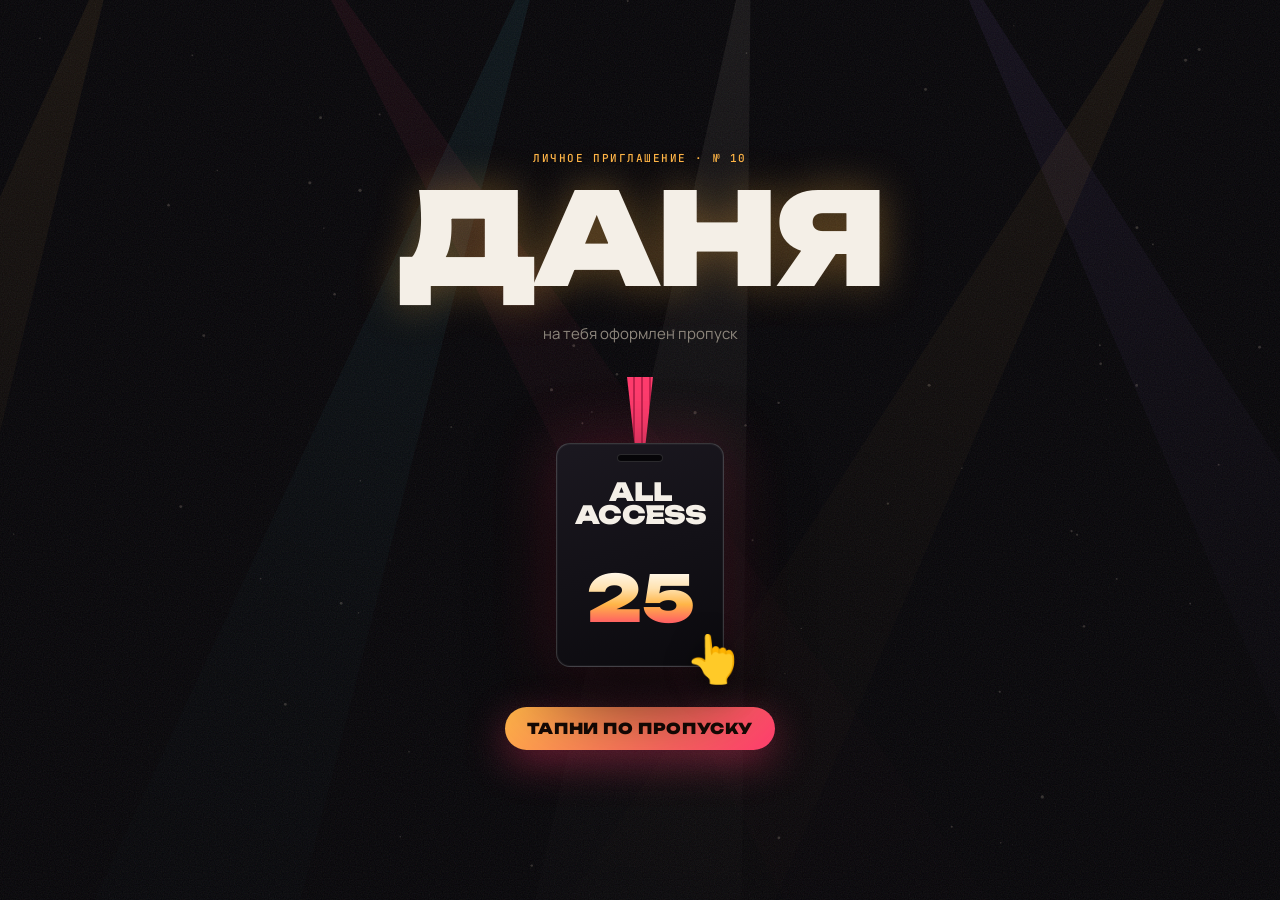
==== commit 2e4a15ac: "chore: publish invites 2026-11-09 19:50" ====
--- a/alengoz/index.html
+++ b/alengoz/index.html
@@ -9,7 +9,7 @@
 <meta property="og:site_name" content="Даня 25">
 <meta property="og:title" content="Даня, тебе пропуск на 25-летие Дани">
 <meta property="og:description" content="ЧТ 12.11 · 18:00 · База практик и отдыха «Лукашино». ALL ACCESS. Открой — там всё.">
-<meta property="og:image" content="https://ogkazakh.github.io/dr-25/og/alengoz.jpg?v=mw9dh76k">
+<meta property="og:image" content="https://ogkazakh.github.io/dr-25/og/alengoz.jpg?v=mw9dodvb">
 <meta property="og:image:width" content="1200">
 <meta property="og:image:height" content="630">
 <meta property="og:url" content="https://ogkazakh.github.io/dr-25/alengoz/">
@@ -18,14 +18,14 @@
 <link rel="preconnect" href="https://fonts.googleapis.com">
 <link rel="preconnect" href="https://fonts.gstatic.com" crossorigin>
 <link href="https://fonts.googleapis.com/css2?family=Unbounded:wght@400;700;900&family=Manrope:wght@400;600;800&family=JetBrains+Mono:wght@500;700&display=swap" rel="stylesheet">
-<link rel="stylesheet" href="../assets/app.css?v=mw9dh76k">
+<link rel="stylesheet" href="../assets/app.css?v=mw9dodvb">
 </head>
 <body class="is-gate">
 <canvas id="stage" aria-hidden="true"></canvas>
 <div class="grain" aria-hidden="true"></div>
 <div class="flash" aria-hidden="true"></div>
 <div id="app"></div>
-<script>window.INVITE = {"party":{"host":"Даня","age":25,"start":"2026-11-12T18:00:00+05:00","end":"2026-11-13T12:00:00+05:00","tz":"Asia/Yekaterinburg","place":"База практик и отдыха «Лукашино»","address":"","mapUrl":"https://yandex.ru/maps/?text=%D0%91%D0%B0%D0%B7%D0%B0%20%D0%BF%D1%80%D0%B0%D0%BA%D1%82%D0%B8%D0%BA%20%D0%B8%20%D0%BE%D1%82%D0%B4%D1%8B%D1%85%D0%B0%20%D0%9B%D1%83%D0%BA%D0%B0%D1%88%D0%B8%D0%BD%D0%BE%20%D0%A2%D1%8E%D0%BC%D0%B5%D0%BD%D1%8C","telegram":"","dressCode":"Тепло и удобно — ноябрь за городом","baseUrl":"https://ogkazakh.github.io/dr-25/","plan":[["01","Саундчек","Сбор, обнимашки, первый тост"],["02","Основной сет","Еда, бар и музыка от величайших людей Тюмени"],["03","Афтепати","Громко, долго, до последнего стоящего"],["04","Бис","25 лет бывает один раз — отмечаем соответственно"]],"hostPos":"30% 35%","hostGen":"Дани","hostPhoto":true},"guests":[{"slug":"slava","name":"Слава","full":"Слава","title":"Величайший диджей Тюмени","sub":"","pos":"50% 25%","note":"Обычно музыка на тебе. В четверг на тебе только одно — приехать и кайфовать. Пульт подождёт. Но мы не против.","photo":true},{"slug":"natasha","name":"Наташа","full":"Наташа","title":"Величайшая швея Тюмени","sub":"Невеста величайшего диджея Тюмени","pos":"50% 30%","note":"Слава без тебя не приедет — значит, вся вечеринка держится на тебе. Без негатива.","photo":true},{"slug":"valera","name":"Валера","full":"Валера","title":"Призрачный гонщик","sub":"Непотопляемый · 72 регион","pos":"28% 40%","note":"Призрачного гонщика ничем не убить — это уже доказано. В четверг ждём тебя целым, невредимым и в Лукашино.","photo":true},{"slug":"rusik","name":"Русик","full":"Русик","title":"Величайший тренер по боксу","sub":"Раздолбай · друг 21 год","pos":"55% 30%","note":"21 год дружбы. Ты видел меня в 4 — теперь посмотри на 25. Явка обязательна, Раздолбай.","photo":true},{"slug":"liza","name":"Лизка","full":"Лизка","title":"Величайшая волейболистка","sub":"Девушка Русика","pos":"55% 60%","note":"Подача за тобой: забирай Раздолбая и приезжайте. Сетку не обещаю, движ — да.","photo":true},{"slug":"rudakov","name":"Илюха","full":"Илюха","title":"Темщик","sub":"Просто супер пиздатый друг","pos":"50% 35%","note":"У тебя всегда есть тема. Вот тебе тема на четверг — лучше не придумаешь.","photo":true},{"slug":"gelya","name":"Геля","full":"Гелечка","title":"Величайший тренер по художественной гимнастике","sub":"Красный диплом · жена Илюхи Рудакова","pos":"50% 35%","note":"Обещаю растяжку уровня бог: растянем праздник до самого утра.","photo":true},{"slug":"snezha","name":"Снежа","full":"Снежа Чижа","title":"Серовская гроза танцев","sub":"Тренер по танцам · сестра Гели · растяжка — семейное","pos":"50% 25%","note":"Чижана, растяжка у вас с Гелей семейная — значит, танцпол в четверг держите вы. Без вариантов 💃","photo":true},{"slug":"dima","name":"Дима","full":"Дима Силантьев","title":"Величайший звукарь Тюмени","sub":"Освоил больше инструментов, чем существует в мире","pos":"50% 30%","note":"Отдыхай. Если что-то зафонит — все, конечно, посмотрят на тебя. Шучу. Нет.","photo":true},{"slug":"alengoz","name":"Даня","full":"Даня Аленгоз","title":"Величайший художник по свету","sub":"№ 2 — естественно, после меня · Выжил после Яблочного спаса 🍏","pos":"50% 30%","note":"В четверг никто из нас не работает со светом — только отдыхаем. Придираться к лампочкам на базе всё равно можно, это наше любимое. Яблок на столе не будет — специально ради тебя. Огород тоже не предвидится 🍏","photo":true},{"slug":"zhenya","name":"Женя","full":"Женя","title":"Величайший музыкант Тюмени","sub":"Звукарь № 2 — сразу после Димы Силантьева","pos":"50% 30%","note":"Вы с Димой наконец можете выяснить, кто тут главный. Или просто выпить. Лучше второе.","photo":true},{"slug":"ilya","name":"Илья","full":"Илья","title":"В узких кругах — Магнат","sub":"Почему — не знает никто · Темщик · техник-технолог с высшим","pos":"50% 30%","note":"Магнат, из ресторанов ты ушёл, но главный эксперт по столу всё равно ты. Приезжай — вечер без тебя плохая инвестиция 📈","photo":true}],"guest":{"slug":"alengoz","name":"Даня","full":"Даня Аленгоз","title":"Величайший художник по свету","sub":"№ 2 — естественно, после меня · Выжил после Яблочного спаса 🍏","pos":"50% 30%","note":"В четверг никто из нас не работает со светом — только отдыхаем. Придираться к лампочкам на базе всё равно можно, это наше любимое. Яблок на столе не будет — специально ради тебя. Огород тоже не предвидится 🍏","photo":true},"no":"10","root":"../"};</script>
-<script src="../assets/app.js?v=mw9dh76k"></script>
+<script>window.INVITE = {"party":{"host":"Даня","age":25,"start":"2026-11-12T18:00:00+05:00","end":"2026-11-13T12:00:00+05:00","tz":"Asia/Yekaterinburg","place":"База практик и отдыха «Лукашино»","address":"","mapUrl":"https://yandex.ru/maps/?text=%D0%91%D0%B0%D0%B7%D0%B0%20%D0%BF%D1%80%D0%B0%D0%BA%D1%82%D0%B8%D0%BA%20%D0%B8%20%D0%BE%D1%82%D0%B4%D1%8B%D1%85%D0%B0%20%D0%9B%D1%83%D0%BA%D0%B0%D1%88%D0%B8%D0%BD%D0%BE%20%D0%A2%D1%8E%D0%BC%D0%B5%D0%BD%D1%8C","telegram":"","dressCode":"Тепло и удобно — ноябрь за городом","baseUrl":"https://ogkazakh.github.io/dr-25/","plan":[["01","Саундчек","Сбор, обнимашки, первый тост"],["02","Основной сет","Еда, бар и музыка от величайших людей Тюмени"],["03","Афтепати","Громко, долго, до последнего стоящего"],["04","Бис","25 лет бывает один раз — отмечаем соответственно"]],"hostPos":"30% 35%","hostGen":"Дани","hostPhoto":true},"guests":[{"slug":"slava","name":"Слава","full":"Слава","title":"Величайший диджей Тюмени","sub":"","pos":"50% 25%","note":"Обычно музыка на тебе. В четверг на тебе только одно — приехать и кайфовать. Пульт подождёт. Но мы не против.","photo":true},{"slug":"natasha","name":"Наташа","full":"Наташа","title":"Величайшая швея Тюмени","sub":"Невеста величайшего диджея Тюмени","pos":"50% 30%","note":"Слава без тебя не приедет — значит, вся вечеринка держится на тебе. Без негатива.","photo":true},{"slug":"valera","name":"Валера","full":"Валера","title":"Призрачный гонщик","sub":"Непотопляемый · 72 регион","pos":"28% 40%","note":"Призрачного гонщика ничем не убить — это уже доказано. В четверг ждём тебя целым, невредимым и в Лукашино.","photo":true},{"slug":"rusik","name":"Русик","full":"Русик","title":"Величайший тренер по боксу","sub":"Раздолбай · друг 21 год","pos":"55% 30%","note":"21 год дружбы. Ты видел меня в 4 — теперь посмотри на 25. Явка обязательна, Раздолбай.","photo":true},{"slug":"liza","name":"Лизка","full":"Лизка","title":"Величайшая волейболистка","sub":"Девушка Русика","pos":"55% 60%","note":"Подача за тобой: забирай Раздолбая и приезжайте. Сетку не обещаю, движ — да.","photo":true},{"slug":"rudakov","name":"Илюха","full":"Илюха","title":"Темщик","sub":"Просто супер пиздатый друг","pos":"50% 35%","note":"У тебя всегда есть тема. Вот тебе тема на четверг — лучше не придумаешь.","photo":true},{"slug":"gelya","name":"Геля","full":"Гелечка","title":"Величайший тренер по художественной гимнастике","sub":"Красный диплом · жена Илюхи Рудакова","pos":"50% 35%","note":"Обещаю растяжку уровня бог: растянем праздник до самого утра.","photo":true},{"slug":"snezha","name":"Снежа","full":"Снежа Чижа","title":"Серовская гроза танцев","sub":"Тренер по танцам · сестра Гели · растяжка — семейное","pos":"50% 25%","note":"Чижа, Серов на один вечер остаётся без своей грозы танцев — так надо. Ждём на гастролях в Лукашино 💃","photo":true},{"slug":"dima","name":"Дима","full":"Дима Силантьев","title":"Величайший звукарь Тюмени","sub":"Освоил больше инструментов, чем существует в мире","pos":"50% 30%","note":"Отдыхай. Если что-то зафонит — все, конечно, посмотрят на тебя. Шучу. Нет.","photo":true},{"slug":"alengoz","name":"Даня","full":"Даня Аленгоз","title":"Величайший художник по свету","sub":"№ 2 — естественно, после меня · Выжил после Яблочного спаса 🍏","pos":"50% 30%","note":"В четверг никто из нас не работает со светом — только отдыхаем. Придираться к лампочкам на базе всё равно можно, это наше любимое. Яблок на столе не будет — специально ради тебя. Огород тоже не предвидится 🍏","photo":true},{"slug":"zhenya","name":"Женя","full":"Женя","title":"Величайший музыкант Тюмени","sub":"Звукарь № 2 — сразу после Димы Силантьева","pos":"50% 30%","note":"Вы с Димой наконец можете выяснить, кто тут главный. Или просто выпить. Лучше второе.","photo":true},{"slug":"ilya","name":"Илья","full":"Илья","title":"В узких кругах — Магнат","sub":"Почему — не знает никто · Темщик · техник-технолог с высшим","pos":"50% 30%","note":"Магнат, из ресторанов ты ушёл, но главный эксперт по столу всё равно ты. Приезжай — вечер без тебя плохая инвестиция 📈","photo":true}],"guest":{"slug":"alengoz","name":"Даня","full":"Даня Аленгоз","title":"Величайший художник по свету","sub":"№ 2 — естественно, после меня · Выжил после Яблочного спаса 🍏","pos":"50% 30%","note":"В четверг никто из нас не работает со светом — только отдыхаем. Придираться к лампочкам на базе всё равно можно, это наше любимое. Яблок на столе не будет — специально ради тебя. Огород тоже не предвидится 🍏","photo":true},"no":"10","root":"../"};</script>
+<script src="../assets/app.js?v=mw9dodvb"></script>
 </body>
 </html>
